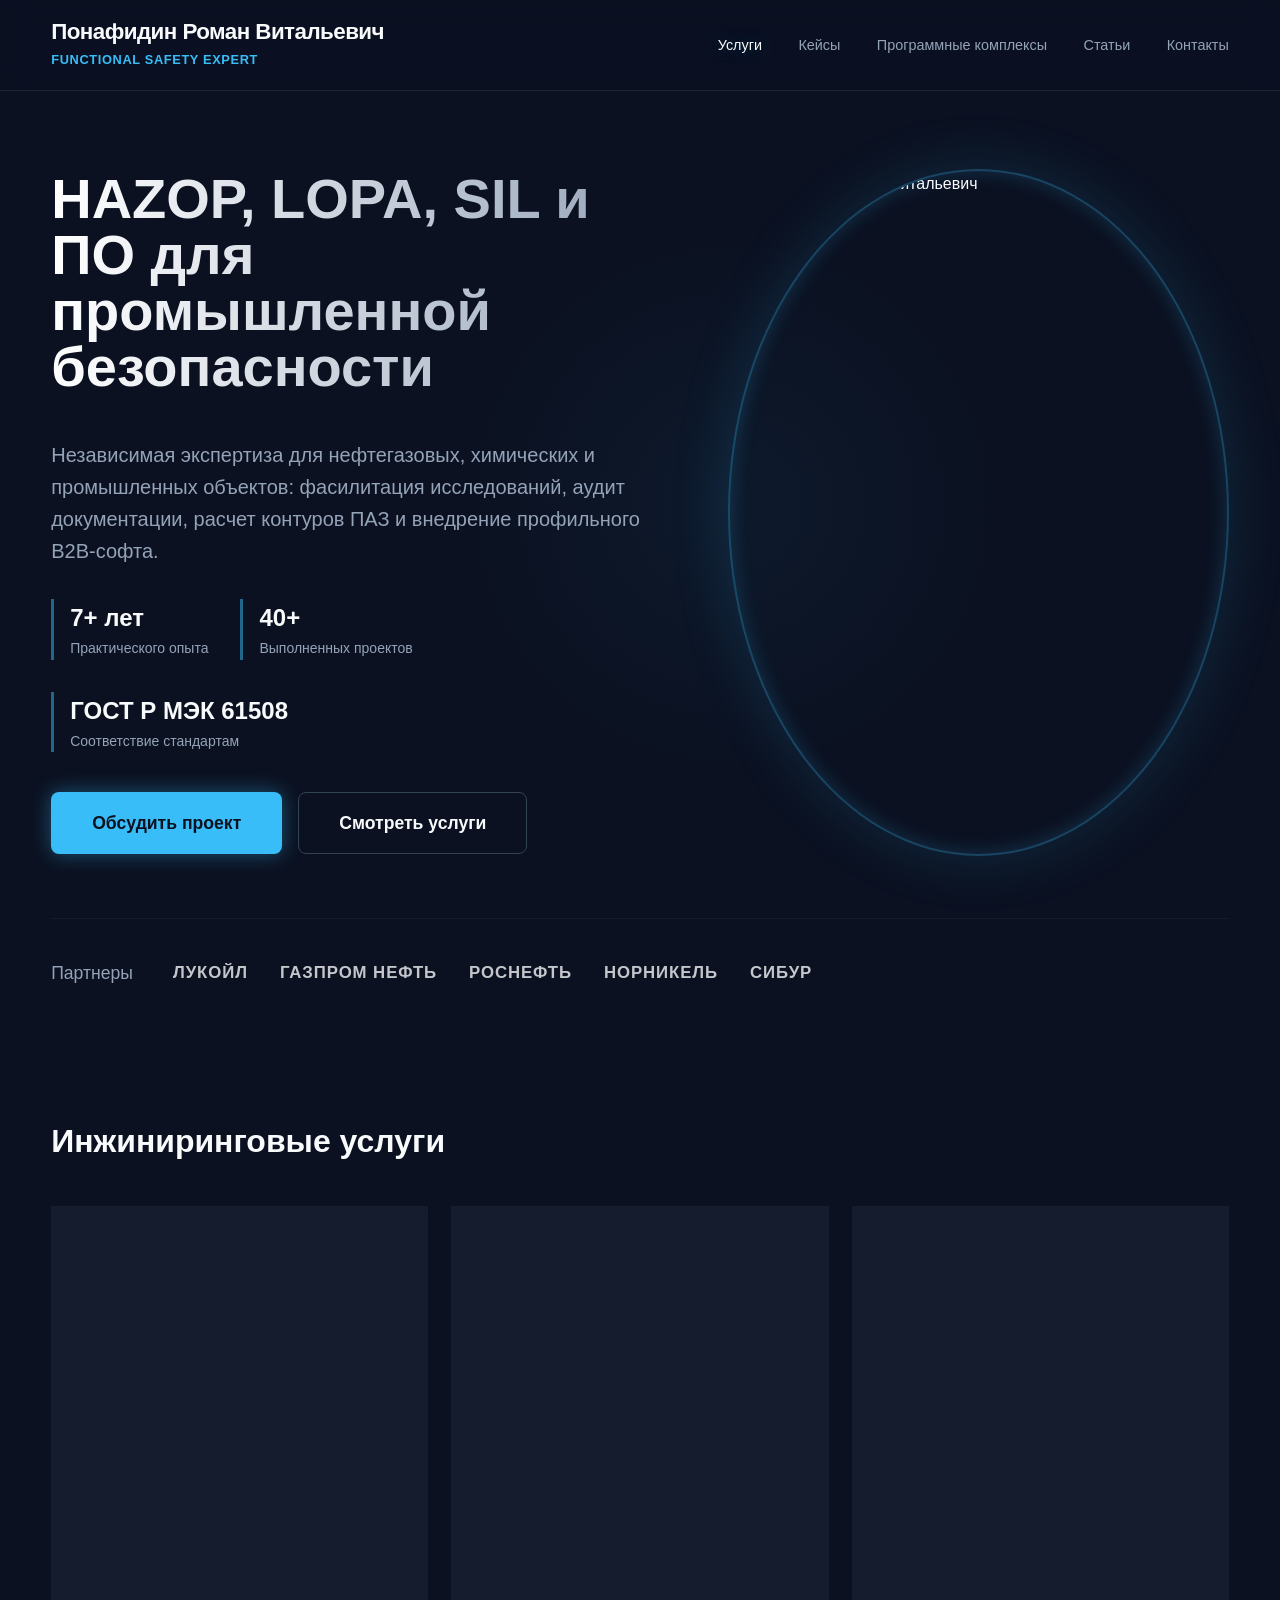
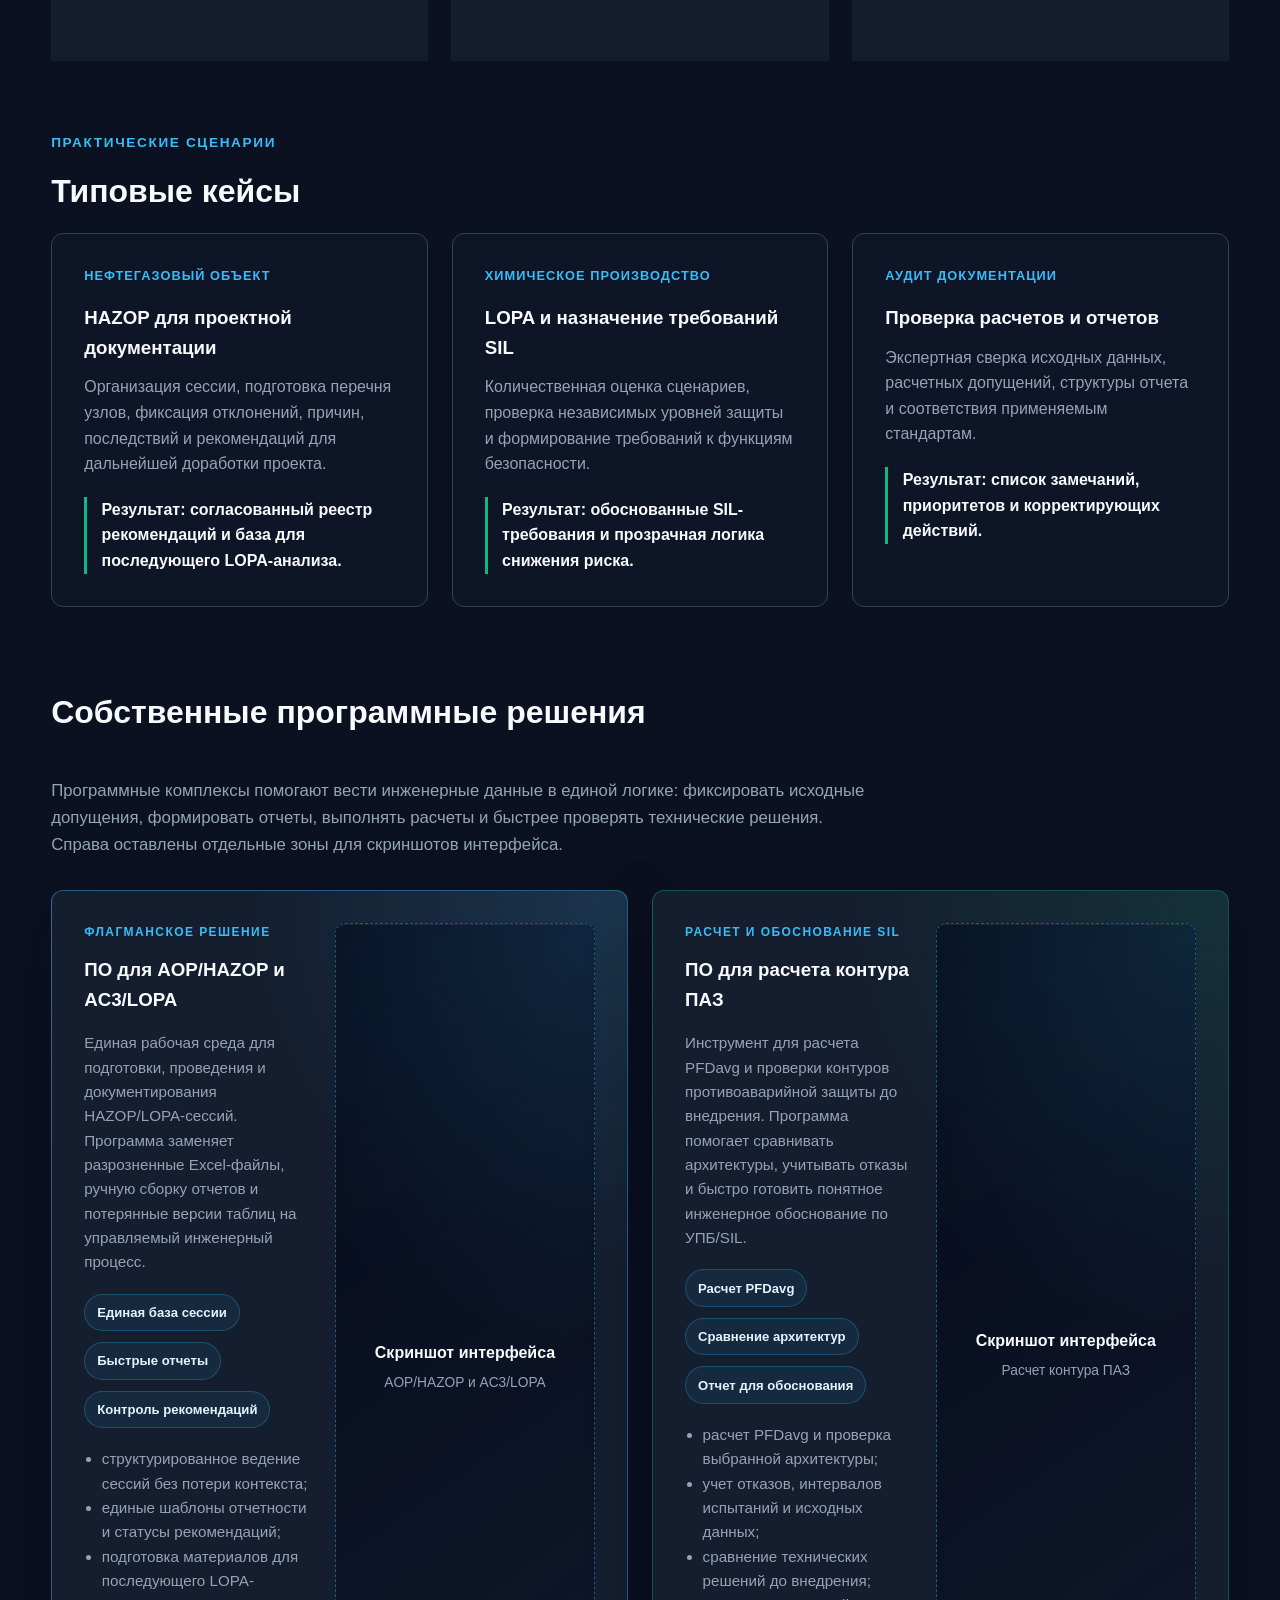
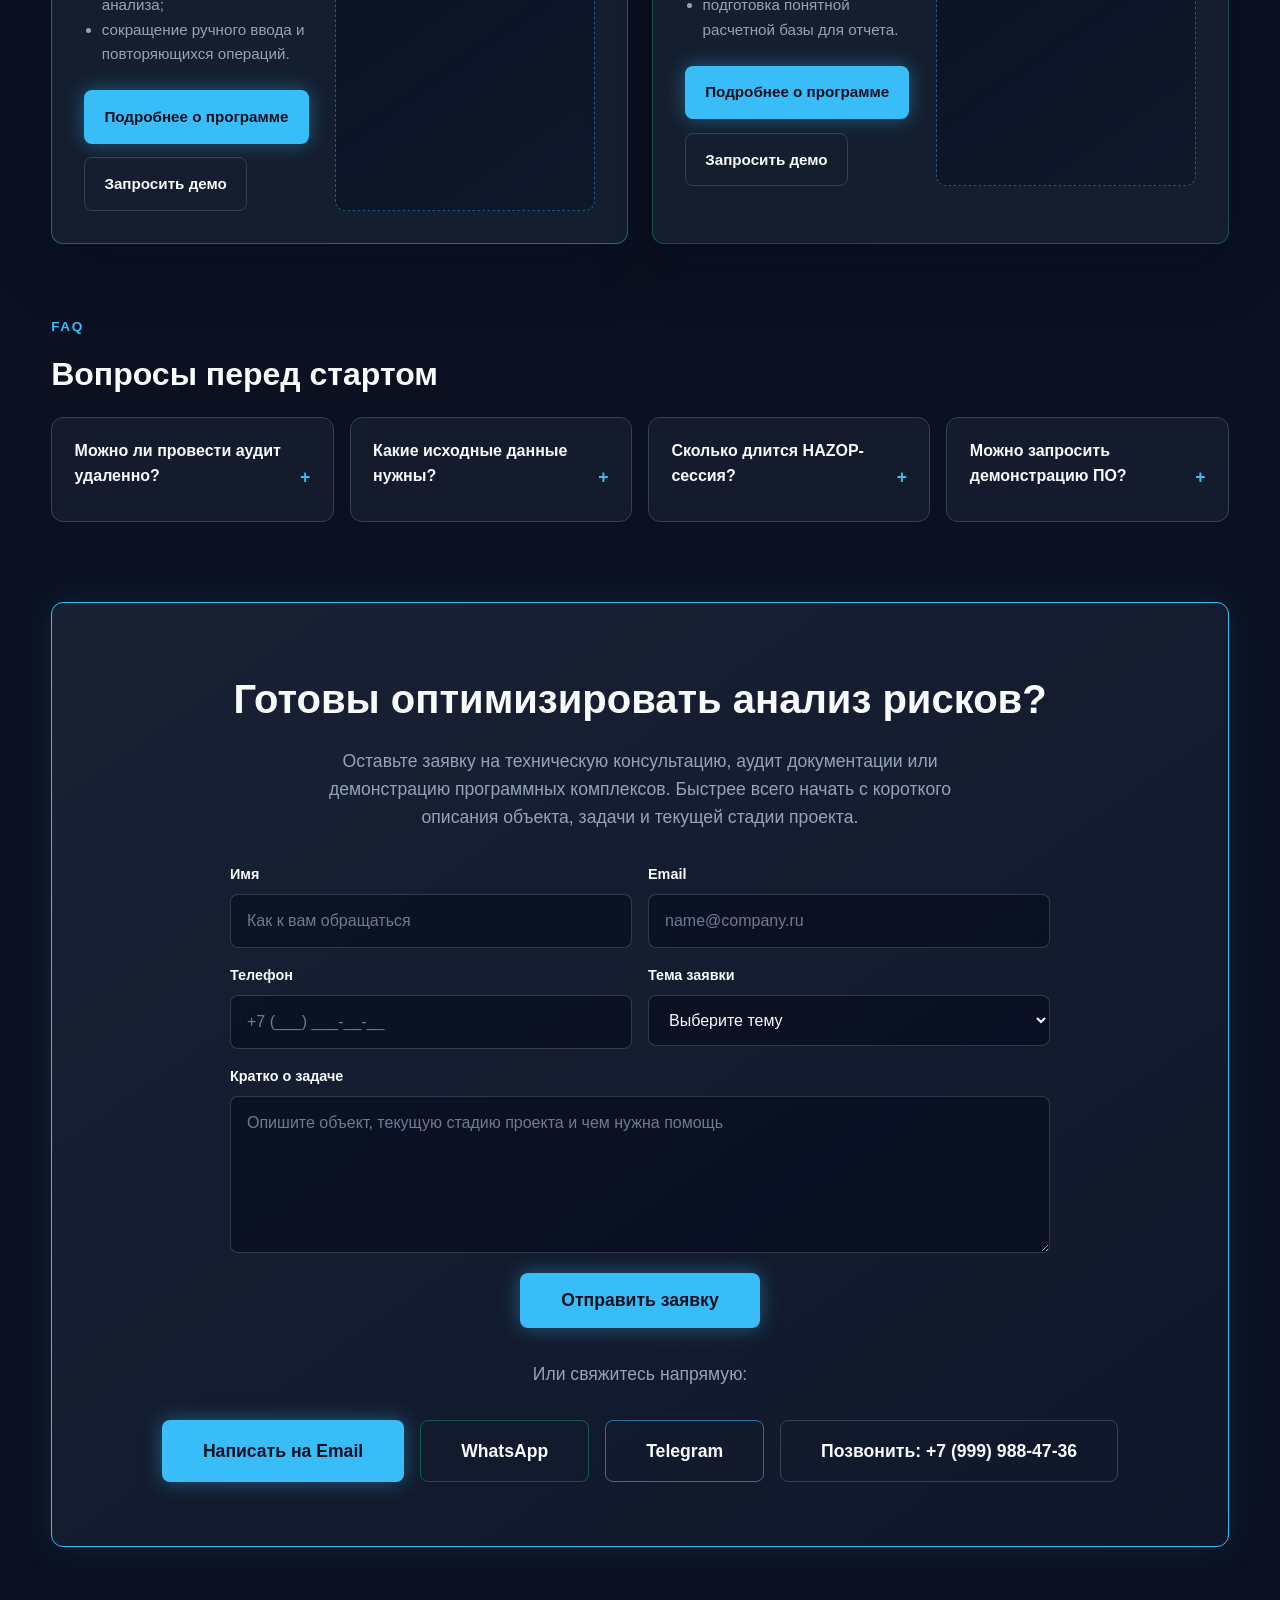
==== index.html @ 5a4dce03 "Add files via upload" ====
<!DOCTYPE html>
<html lang="ru">
<head>
    <meta charset="UTF-8">
    <meta name="viewport" content="width=device-width, initial-scale=1.0">
    <meta name="description" content="Консалтинг по функциональной и промышленной безопасности: HAZOP, HAZID, LOPA, SIL, аудит документации, обучение и ПО для расчета контуров ПАЗ.">
    <meta name="keywords" content="HAZOP, HAZID, LOPA, SIL, функциональная безопасность, промышленная безопасность, расчет SIL, аудит HAZOP, расчет ПАЗ">
    <title>Понафидин Роман Витальевич | Консалтинг и ПО для промышленной безопасности</title>
    <link rel="stylesheet" href="css/styles.css">
</head>
<body>

    <header>
        <div class="container header-content">
            <div class="header-branding">
                <a href="#" class="header-logo">Понафидин Роман Витальевич</a>
                <p class="header-subtitle">Functional Safety Expert</p>
            </div>
            <nav class="header-nav" aria-label="Основная навигация">
                <a href="#services">Услуги</a>
                <a href="#cases">Кейсы</a>
                <a href="#software">Программные комплексы</a>
                <a href="articles.html">Статьи</a>
                <a href="#contact">Контакты</a>
            </nav>
        </div>
    </header>

    <main class="container">
        
        <section class="hero">
            <div class="hero-layout">
                <div class="hero-text">
                    <h1>HAZOP, LOPA, SIL и ПО для промышленной безопасности</h1>
                    <p>Независимая экспертиза для нефтегазовых, химических и промышленных объектов: фасилитация исследований, аудит документации, расчет контуров ПАЗ и внедрение профильного B2B-софта.</p>
                    
                    <div class="metrics">
                        <div class="metric-item">
                            <div class="metric-number">7+ лет</div>
                            <div class="metric-label">Практического опыта</div>
                        </div>
                        <div class="metric-item">
                            <div class="metric-number">40+</div>
                            <div class="metric-label">Выполненных проектов</div>
                        </div>
                        <div class="metric-item">
                            <div class="metric-number">ГОСТ Р МЭК 61508</div>
                            <div class="metric-label">Соответствие стандартам</div>
                        </div>
                    </div>

                    <div class="hero-buttons">
                        <a href="#contact" class="btn btn-glow">Обсудить проект</a>
                        <a href="#services" class="btn btn-outline">Смотреть услуги</a>
                    </div>
                </div>
                
                <div class="hero-portrait-container">
                    <div class="portrait-frame">
                        <img src="https://i.postimg.cc/TPs8cySx/20250711-1110-Portret-dla-sajta-remix-01jzw8fsv9f9a8n475agszd3wz.png" alt="Понафидин Роман Витальевич" class="portrait-image">
                    </div>
                </div>
            </div>

            <div class="partners-section">
                <span class="partners-label">Партнеры</span>
                <div class="partner-logos">
                    <a href="https://lukoil.ru/" target="_blank" rel="noopener nofollow" class="partner-link" title="ЛУКОЙЛ">
                        <span class="partner-name">ЛУКОЙЛ</span>
                    </a>
                    <a href="https://www.gazprom-neft.ru/" target="_blank" rel="noopener nofollow" class="partner-link" title="Газпром Нефть">
                        <span class="partner-name">Газпром Нефть</span>
                    </a>
                    <a href="https://www.rosneft.ru/" target="_blank" rel="noopener nofollow" class="partner-link" title="Роснефть">
                        <span class="partner-name">Роснефть</span>
                    </a>
                    <a href="https://www.nornickel.ru/" target="_blank" rel="noopener nofollow" class="partner-link" title="Норникель">
                        <span class="partner-name">Норникель</span>
                    </a>
                    <a href="https://www.sibur.ru/" target="_blank" rel="noopener nofollow" class="partner-link" title="СИБУР">
                        <span class="partner-name">СИБУР</span>
                    </a>
                </div>
            </div>
            
        </section>

        <h2 id="services" class="section-title">Инжиниринговые услуги</h2>
        <div class="grid">
            <div class="card">
                <h3>Фасилитация сессий HAZOP/HAZID</h3>
                <p>Профессиональное проведение исследований опасностей и работоспособности систем.</p>
                <ul>
                    <li>Разделение систем на узлы.</li>
                    <li>Координация рабочих групп.</li>
                    <li>Подготовка итоговой отчетности.</li>
                </ul>
            </div>
            <div class="card">
                <h3>Анализ LOPA и верификация SIL</h3>
                <p>Количественная оценка рисков и расчет параметров надежности ПАЗ.</p>
                <ul>
                    <li>Расчет PFDavg.</li>
                    <li>Разработка спецификаций требований безопасности (SRS).</li>
                    <li>Моделирование FTA / ETA.</li>
                </ul>
            </div>
            <div class="card">
                <h3>Аудит и обучение персонала</h3>
                <p>Повышение квалификации вашей команды и независимая проверка документации.</p>
                <ul>
                    <li>Аудит сторонних отчетов HAZOP/LOPA.</li>
                    <li>Обучающий курс по методологиям HAZID/HAZOP.</li>
                    <li>Обучающий курс: Назначение и верификация УПБ/SIL.</li>
                    <li>Обучающий курс по стандартам СТО ИНТИ.</li>
                </ul>
            </div>
        </div>

        <p class="section-kicker">Практические сценарии</p>
        <h2 id="cases" class="section-title">Типовые кейсы</h2>
        <div class="case-grid">
            <article class="case-card">
                <div class="case-meta">Нефтегазовый объект</div>
                <h3>HAZOP для проектной документации</h3>
                <p>Организация сессии, подготовка перечня узлов, фиксация отклонений, причин, последствий и рекомендаций для дальнейшей доработки проекта.</p>
                <div class="case-result">Результат: согласованный реестр рекомендаций и база для последующего LOPA-анализа.</div>
            </article>
            <article class="case-card">
                <div class="case-meta">Химическое производство</div>
                <h3>LOPA и назначение требований SIL</h3>
                <p>Количественная оценка сценариев, проверка независимых уровней защиты и формирование требований к функциям безопасности.</p>
                <div class="case-result">Результат: обоснованные SIL-требования и прозрачная логика снижения риска.</div>
            </article>
            <article class="case-card">
                <div class="case-meta">Аудит документации</div>
                <h3>Проверка расчетов и отчетов</h3>
                <p>Экспертная сверка исходных данных, расчетных допущений, структуры отчета и соответствия применяемым стандартам.</p>
                <div class="case-result">Результат: список замечаний, приоритетов и корректирующих действий.</div>
            </article>
        </div>

        <h2 id="software" class="section-title">Собственные программные решения</h2>
        <p class="section-intro">Программные комплексы помогают вести инженерные данные в единой логике: фиксировать исходные допущения, формировать отчеты, выполнять расчеты и быстрее проверять технические решения. Справа оставлены отдельные зоны для скриншотов интерфейса.</p>
        <div class="software-grid">
            <article class="software-card software-card-featured">
                <div class="software-layout">
                    <div class="software-copy">
                        <div class="software-tagline">Флагманское решение</div>
                        <h3>ПО для AOP/HAZOP и AC3/LOPA</h3>
                        <p>Единая рабочая среда для подготовки, проведения и документирования HAZOP/LOPA-сессий. Программа заменяет разрозненные Excel-файлы, ручную сборку отчетов и потерянные версии таблиц на управляемый инженерный процесс.</p>
                        <div class="software-highlights" aria-label="Ключевые преимущества программы">
                            <span>Единая база сессии</span>
                            <span>Быстрые отчеты</span>
                            <span>Контроль рекомендаций</span>
                        </div>
                        <ul>
                            <li>структурированное ведение сессий без потери контекста;</li>
                            <li>единые шаблоны отчетности и статусы рекомендаций;</li>
                            <li>подготовка материалов для последующего LOPA-анализа;</li>
                            <li>сокращение ручного ввода и повторяющихся операций.</li>
                        </ul>
                        <div class="software-actions">
                            <a href="aop-hazop-ac3-lopa.html" class="btn btn-glow">Подробнее о программе</a>
                            <a href="mailto:rammanius@gmail.com?subject=Демо%20AOP%2FHAZOP%20и%20AC3%2FLOPA" class="btn btn-outline">Запросить демо</a>
                        </div>
                    </div>
                    <div class="software-visual">
                        <div class="screenshot-placeholder">
                            <!-- Замените блок ниже на: <img src="ССЫЛКА_НА_СКРИНШОТ" alt="Скриншот ПО для AOP/HAZOP и AC3/LOPA"> -->
                            <div class="screenshot-note">
                                <strong>Скриншот интерфейса</strong>
                                <span>AOP/HAZOP и AC3/LOPA</span>
                            </div>
                        </div>
                    </div>
                </div>
            </article>
            <article class="software-card software-card-precision">
                <div class="software-layout">
                    <div class="software-copy">
                        <div class="software-tagline">Расчет и обоснование SIL</div>
                        <h3>ПО для расчета контура ПАЗ</h3>
                        <p>Инструмент для расчета PFDavg и проверки контуров противоаварийной защиты до внедрения. Программа помогает сравнивать архитектуры, учитывать отказы и быстро готовить понятное инженерное обоснование по УПБ/SIL.</p>
                        <div class="software-highlights" aria-label="Ключевые преимущества программы">
                            <span>Расчет PFDavg</span>
                            <span>Сравнение архитектур</span>
                            <span>Отчет для обоснования</span>
                        </div>
                        <ul>
                            <li>расчет PFDavg и проверка выбранной архитектуры;</li>
                            <li>учет отказов, интервалов испытаний и исходных данных;</li>
                            <li>сравнение технических решений до внедрения;</li>
                            <li>подготовка понятной расчетной базы для отчета.</li>
                        </ul>
                        <div class="software-actions">
                            <a href="paz-contour-calculation.html" class="btn btn-glow">Подробнее о программе</a>
                            <a href="mailto:rammanius@gmail.com?subject=Демо%20ПО%20для%20расчета%20контура%20ПАЗ" class="btn btn-outline">Запросить демо</a>
                        </div>
                    </div>
                    <div class="software-visual">
                        <div class="screenshot-placeholder">
                            <!-- Замените блок ниже на: <img src="ССЫЛКА_НА_СКРИНШОТ" alt="Скриншот ПО для расчета контура ПАЗ"> -->
                            <div class="screenshot-note">
                                <strong>Скриншот интерфейса</strong>
                                <span>Расчет контура ПАЗ</span>
                            </div>
                        </div>
                    </div>
                </div>
            </article>
        </div>

        <p class="section-kicker">FAQ</p>
        <h2 id="faq" class="section-title">Вопросы перед стартом</h2>
        <div class="faq-grid">
            <details class="faq-item">
                <summary>Можно ли провести аудит удаленно?</summary>
                <p>Да, если доступны исходные документы, расчетные файлы и контекст проектных решений. Очные сессии полезны для сложных HAZOP-обсуждений, но аудит и предварительный разбор часто выполняются дистанционно.</p>
            </details>
            <details class="faq-item">
                <summary>Какие исходные данные нужны?</summary>
                <p>Обычно требуются P&ID, описание процесса, перечень защит, данные по оборудованию, ранее подготовленные отчеты и требования к итоговому формату документации.</p>
            </details>
            <details class="faq-item">
                <summary>Сколько длится HAZOP-сессия?</summary>
                <p>Срок зависит от количества узлов, глубины проработки и готовности исходных данных. Для оценки длительности достаточно предварительно посмотреть состав системы и границы анализа.</p>
            </details>
            <details class="faq-item">
                <summary>Можно запросить демонстрацию ПО?</summary>
                <p>Да, демонстрацию можно провести отдельно или в составе консультации: показать сценарий расчета, структуру отчета и логику работы с данными проекта.</p>
            </details>
        </div>

        <div id="contact" class="cta-section">
            <h2>Готовы оптимизировать анализ рисков?</h2>
            <p>Оставьте заявку на техническую консультацию, аудит документации или демонстрацию программных комплексов. Быстрее всего начать с короткого описания объекта, задачи и текущей стадии проекта.</p>
            <form class="contact-form" data-google-sheets-form>
                <input type="hidden" name="source" value="site_contact">

                <div class="form-row">
                    <div class="form-field">
                        <label for="contact-name">Имя</label>
                        <input type="text" id="contact-name" name="name" autocomplete="name" placeholder="Как к вам обращаться" required>
                    </div>
                    <div class="form-field">
                        <label for="contact-email">Email</label>
                        <input type="email" id="contact-email" name="email" autocomplete="email" placeholder="name@company.ru" required>
                    </div>
                </div>

                <div class="form-row">
                    <div class="form-field">
                        <label for="contact-phone">Телефон</label>
                        <input type="tel" id="contact-phone" name="phone" autocomplete="tel" placeholder="+7 (___) ___-__-__">
                    </div>
                    <div class="form-field">
                        <label for="contact-request-type">Тема заявки</label>
                        <select id="contact-request-type" name="request_type" required>
                            <option value="">Выберите тему</option>
                            <option value="Техническая консультация">Техническая консультация</option>
                            <option value="Аудит документации">Аудит документации</option>
                            <option value="Демонстрация ПО">Демонстрация ПО</option>
                            <option value="Обучение">Обучение</option>
                        </select>
                    </div>
                </div>

                <div class="form-field">
                    <label for="contact-message">Кратко о задаче</label>
                    <textarea id="contact-message" name="message" rows="5" placeholder="Опишите объект, текущую стадию проекта и чем нужна помощь" required></textarea>
                </div>

                <button type="submit" class="btn btn-glow">Отправить заявку</button>
                <p class="contact-form-status" data-form-status aria-live="polite"></p>
            </form>
            <p class="contact-direct-label">Или свяжитесь напрямую:</p>
            <div class="contact-actions">
                <a href="mailto:rammanius@gmail.com" class="btn btn-glow">Написать на Email</a>
                <a href="https://wa.me/79999884736" target="_blank" rel="noopener nofollow" class="btn btn-outline btn-messenger">WhatsApp</a>
                <a href="https://t.me/rammanius" target="_blank" rel="noopener nofollow" class="btn btn-outline btn-telegram">Telegram</a>
                <a href="tel:+79999884736" class="btn btn-outline">Позвонить: +7 (999) 988-47-36</a>
            </div>
        </div>

    </main>

    <script src="js/main.js" defer></script>
</body>
</html>
---- css/styles.css ----
:root {
    --bg-main: #0b1121;
    --bg-card: #1e293b;
    --text-main: #f8fafc;
    --text-muted: #94a3b8;
    --accent: #38bdf8;
    --accent-hover: #0284c7;
    --border: #334155;
    --success: #10b981;
    --warning: #f59e0b;
    --panel: rgba(15, 23, 42, 0.72);
}

body {
    font-family: -apple-system, BlinkMacSystemFont, "Segoe UI", Roboto, "Helvetica Neue", Arial, sans-serif;
    line-height: 1.6;
    color: var(--text-main);
    background-color: var(--bg-main);
    margin: 0;
    padding: 0;
    /* Плавная прокрутка для поддерживающих браузеров */
    scroll-behavior: smooth; 
}

header {
    position: sticky;
    top: 0;
    z-index: 100;
    background: rgba(11, 17, 33, 0.85);
    backdrop-filter: blur(12px);
    -webkit-backdrop-filter: blur(12px);
    border-bottom: 1px solid rgba(51, 65, 85, 0.5);
    padding: 1.2rem 0;
}

.container {
    width: 100%;
    max-width: 1440px; 
    margin: 0 auto;
    padding: 0 4vw; 
    box-sizing: border-box;
}

.header-content {
    display: flex;
    justify-content: space-between;
    align-items: center;
}

.header-branding {
    display: flex;
    flex-direction: column;
}

.header-logo {
    font-size: 1.4rem;
    font-weight: 700;
    color: var(--text-main);
    text-decoration: none;
    letter-spacing: -0.025em;
    line-height: 1.2;
}

.header-subtitle {
    margin: 0;
    font-size: 0.8rem;
    color: var(--accent);
    font-weight: 600;
    letter-spacing: 0.05em;
    text-transform: uppercase;
    margin-top: 0.25rem;
}

.header-nav a {
    color: var(--text-muted);
    text-decoration: none;
    margin-left: 2rem;
    font-size: 0.9rem;
    font-weight: 500;
    transition: color 0.2s;
    cursor: pointer;
}

.header-nav a:hover {
    color: var(--accent);
}

.header-nav a.active {
    color: var(--text-main);
    text-shadow: 0 0 18px rgba(56, 189, 248, 0.35);
}

.hero {
    padding: 5rem 0 3rem;
    position: relative;
}

.hero::before {
    content: '';
    position: absolute;
    top: 10%;
    right: 15%;
    width: 50vw;
    height: 50vw;
    max-width: 800px;
    max-height: 800px;
    background: radial-gradient(circle, rgba(56, 189, 248, 0.05) 0%, transparent 60%);
    z-index: -1;
    border-radius: 50%;
}

.hero-layout {
    display: flex;
    gap: 4rem;
    align-items: stretch;
}

.hero-text {
    flex: 1 1 55%;
    display: flex;
    flex-direction: column;
    justify-content: space-between;
}

.hero h1 {
    font-size: 3.5rem;
    line-height: 1;
    margin: 0 0 1.5rem 0;
    font-weight: 800;
    background: linear-gradient(to right, #ffffff, #94a3b8);
    -webkit-background-clip: text;
    -webkit-text-fill-color: transparent;
}

.hero p {
    font-size: 1.25rem;
    color: var(--text-muted);
    margin-bottom: 2rem;
}

.metrics {
    display: flex;
    gap: 2rem;
    margin-bottom: 2.5rem;
    flex-wrap: wrap;
}

.metric-item {
    border-left: 3px solid rgba(56, 189, 248, 0.5);
    padding-left: 1rem;
}

.metric-number {
    font-size: 1.5rem;
    font-weight: 700;
    color: var(--text-main);
}

.metric-label {
    font-size: 0.875rem;
    color: var(--text-muted);
}

.hero-buttons {
    display: flex;
    gap: 1rem;
    margin-bottom: 0;
}

.hero-portrait-container {
    flex: 1 1 45%;
    display: flex;
    align-items: center;
    justify-content: center;
    position: relative;
}

.portrait-frame {
    height: 100%;
    aspect-ratio: 1 / 1;
    border-radius: 50%;
    overflow: hidden;
    border: 2px solid rgba(56, 189, 248, 0.3);
    box-shadow: 0 0 60px rgba(56, 189, 248, 0.15), inset 0 0 20px rgba(56, 189, 248, 0.2);
    transition: transform 0.3s ease, box-shadow 0.3s ease;
    position: relative;
}

.portrait-frame:hover {
    box-shadow: 0 0 80px rgba(56, 189, 248, 0.25), inset 0 0 30px rgba(56, 189, 248, 0.3);
}

.portrait-image {
    width: 100%;
    height: 100%;
    object-fit: cover;
    object-position: center;
}

.partners-section {
    display: flex;
    align-items: center;
    gap: 2.5rem;
    margin-top: 4rem;
    padding-top: 2.5rem;
    border-top: 1px solid rgba(255, 255, 255, 0.05);
}

.partners-label {
    color: var(--text-muted);
    font-size: 1.1rem;
    font-weight: 500;
}

.partner-logos {
    display: flex;
    gap: 2rem;
    align-items: center;
    flex-wrap: wrap;
}

.partner-link {
    display: inline-flex;
    align-items: center;
    justify-content: center;
    padding: 0.25rem 0;
    transition: all 0.3s ease;
    text-decoration: none;
    color: rgba(248, 250, 252, 0.78);
}

.partner-name {
    font-size: 1.05rem;
    font-weight: 800;
    line-height: 1.2;
    letter-spacing: 0.055em;
    text-align: center;
    text-transform: uppercase;
}

.partner-link:hover {
    color: var(--accent);
    text-shadow: 0 0 18px rgba(56, 189, 248, 0.55);
    transform: translateY(-1px);
}

.btn {
    display: inline-flex;
    align-items: center;
    justify-content: center;
    background: var(--accent);
    color: var(--bg-main);
    padding: 1rem 2.5rem;
    border-radius: 8px;
    text-decoration: none;
    font-weight: 600;
    font-size: 1.1rem;
    transition: all 0.2s ease;
    border: 1px solid transparent;
    cursor: pointer;
}

.btn-glow {
    box-shadow: 0 0 20px rgba(56, 189, 248, 0.4);
}

.btn-glow:hover {
    background: var(--accent-hover);
    box-shadow: 0 0 30px rgba(56, 189, 248, 0.6);
    transform: translateY(-2px);
}

.btn-outline {
    background: transparent;
    color: var(--text-main);
    border: 1px solid var(--border);
}

.btn-outline:hover {
    background: rgba(255, 255, 255, 0.05);
    border-color: var(--text-muted);
    transform: translateY(-2px);
}

.section-title {
    font-size: 2rem;
    font-weight: 700;
    margin: 5rem 0 2.5rem;
    scroll-margin-top: 100px; /* Отступ сверху при прокрутке, чтобы шапка не перекрывала заголовок */
}

.section-kicker {
    color: var(--accent);
    font-size: 0.85rem;
    font-weight: 700;
    letter-spacing: 0.12em;
    margin: 4.5rem 0 0.75rem;
    text-transform: uppercase;
}

.section-kicker + .section-title {
    margin-top: 0;
    margin-bottom: 1rem;
}

.section-intro {
    color: var(--text-muted);
    font-size: 1.05rem;
    max-width: 820px;
    margin: 0 0 2rem;
}

.grid {
    display: grid;
    grid-template-columns: repeat(auto-fit, minmax(300px, 1fr));
    gap: 1.5rem;
}

.card {
    background: rgba(30, 41, 59, 0.5);
    border: 1px solid var(--border);
    border-radius: 12px;
    padding: 2.5rem;
    transition: all 0.3s ease;
    position: relative;
    overflow: hidden;
    backdrop-filter: blur(10px);
}

.card::before {
    content: '';
    position: absolute;
    top: 0;
    left: 0;
    width: 100%;
    height: 4px;
    background: var(--border);
    transition: background 0.3s ease;
}

.card:hover::before {
    background: var(--accent);
}

.card h3 {
    margin: 0 0 1rem 0;
    font-size: 1.25rem;
    color: #fff;
}

.card p {
    color: var(--text-muted);
    font-size: 0.95rem;
    margin-bottom: 1.5rem;
}

.card ul {
    padding-left: 1.2rem;
    color: var(--text-muted);
    font-size: 0.95rem;
    margin: 0;
}

.card li {
    margin-bottom: 0.5rem;
}

.case-card h3,
.faq-item summary {
    color: var(--text-main);
    margin: 0 0 0.75rem;
}

.case-card p,
.faq-item p {
    color: var(--text-muted);
    margin: 0;
}

.case-grid {
    display: grid;
    grid-template-columns: repeat(auto-fit, minmax(280px, 1fr));
    gap: 1.5rem;
}

.case-card {
    background: var(--panel);
    border: 1px solid var(--border);
    border-radius: 12px;
    padding: 2rem;
    transition: all 0.3s ease;
}

.case-card:hover {
    border-color: rgba(56, 189, 248, 0.5);
    transform: translateY(-3px);
}

.case-meta {
    color: var(--accent);
    font-size: 0.8rem;
    font-weight: 800;
    letter-spacing: 0.08em;
    margin-bottom: 1rem;
    text-transform: uppercase;
}

.case-result {
    border-left: 3px solid var(--success);
    color: var(--text-main);
    font-weight: 700;
    margin-top: 1.25rem;
    padding-left: 0.9rem;
}

.software-grid {
    display: grid;
    grid-template-columns: repeat(auto-fit, minmax(420px, 1fr));
    gap: 1.5rem;
}

.software-card {
    background: rgba(30, 41, 59, 0.5);
    border: 1px solid var(--border);
    border-radius: 12px;
    overflow: hidden;
    transition: all 0.3s ease;
}

.software-card:hover {
    border-color: rgba(56, 189, 248, 0.5);
    box-shadow: 0 20px 48px rgba(2, 8, 23, 0.28);
}

.software-card-featured {
    background:
        radial-gradient(circle at top right, rgba(56, 189, 248, 0.15), transparent 34%),
        rgba(30, 41, 59, 0.56);
    border-color: rgba(56, 189, 248, 0.42);
    box-shadow: 0 22px 60px rgba(2, 8, 23, 0.32);
}

.software-card-precision {
    background:
        radial-gradient(circle at top right, rgba(16, 185, 129, 0.13), transparent 34%),
        rgba(30, 41, 59, 0.56);
    border-color: rgba(16, 185, 129, 0.34);
    box-shadow: 0 22px 60px rgba(2, 8, 23, 0.3);
}

.software-layout {
    display: grid;
    grid-template-columns: minmax(0, 1fr) minmax(260px, 0.85fr);
    gap: 1.5rem;
    padding: 2rem;
}

.software-tagline {
    color: var(--accent);
    font-size: 0.75rem;
    font-weight: 800;
    letter-spacing: 0.12em;
    margin-bottom: 0.8rem;
    text-transform: uppercase;
}

.software-copy h3 {
    margin: 0 0 1rem;
}

.software-copy p,
.software-copy li {
    color: var(--text-muted);
    font-size: 0.95rem;
}

.software-copy ul {
    margin: 1rem 0 0;
    padding-left: 1.1rem;
}

.software-highlights {
    display: flex;
    flex-wrap: wrap;
    gap: 0.7rem;
    margin: 1.2rem 0;
}

.software-highlights span {
    background: rgba(56, 189, 248, 0.08);
    border: 1px solid rgba(56, 189, 248, 0.26);
    border-radius: 999px;
    color: #dff6ff;
    font-size: 0.82rem;
    font-weight: 700;
    padding: 0.45rem 0.75rem;
}

.software-actions {
    display: flex;
    flex-wrap: wrap;
    gap: 0.85rem;
    margin-top: 1.5rem;
}

.software-actions .btn {
    font-size: 0.95rem;
    padding: 0.85rem 1.2rem;
}

.software-visual {
    align-self: stretch;
    display: flex;
    min-height: 260px;
}

.screenshot-placeholder {
    align-items: center;
    aspect-ratio: 16 / 10;
    background: linear-gradient(145deg, rgba(2, 6, 23, 0.76), rgba(15, 23, 42, 0.9));
    border: 1px dashed rgba(56, 189, 248, 0.42);
    border-radius: 10px;
    box-shadow: inset 0 1px 0 rgba(255, 255, 255, 0.06);
    display: flex;
    flex: 1;
    justify-content: center;
    overflow: hidden;
    padding: 1.25rem;
    position: relative;
    text-align: center;
}

.screenshot-placeholder::before {
    content: '';
    position: absolute;
    inset: 0;
    background: radial-gradient(circle at top right, rgba(56, 189, 248, 0.12), transparent 45%);
    pointer-events: none;
}

.screenshot-placeholder img {
    border-radius: 8px;
    display: block;
    height: 100%;
    object-fit: cover;
    position: relative;
    width: 100%;
    z-index: 1;
}

.screenshot-note {
    color: var(--text-muted);
    position: relative;
    z-index: 1;
}

.screenshot-note strong {
    color: var(--text-main);
    display: block;
    font-size: 1rem;
    margin-bottom: 0.35rem;
}

.screenshot-note span {
    display: block;
    font-size: 0.86rem;
}

.product-hero {
    padding: 5rem 0 4rem;
    position: relative;
}

.product-hero::before {
    background: radial-gradient(circle, rgba(16, 185, 129, 0.09), transparent 62%);
    border-radius: 50%;
    content: '';
    height: 42vw;
    max-height: 700px;
    max-width: 700px;
    position: absolute;
    right: 8%;
    top: 8%;
    width: 42vw;
    z-index: -1;
}

.product-hero-layout {
    align-items: center;
    display: grid;
    gap: 3rem;
    grid-template-columns: minmax(0, 0.92fr) minmax(420px, 1.08fr);
}

.product-eyebrow {
    color: var(--accent);
    font-size: 0.82rem;
    font-weight: 800;
    letter-spacing: 0.12em;
    margin: 0 0 1rem;
    text-transform: uppercase;
}

.product-hero h1 {
    background: linear-gradient(to right, #ffffff, #a7f3d0 45%, #7dd3fc);
    -webkit-background-clip: text;
    -webkit-text-fill-color: transparent;
    font-size: 3.45rem;
    font-weight: 800;
    line-height: 1;
    margin: 0 0 1.4rem;
}

.product-lead {
    color: #cbd5e1;
    font-size: 1.2rem;
    margin: 0 0 2rem;
    max-width: 760px;
}

.product-actions {
    display: flex;
    flex-wrap: wrap;
    gap: 1rem;
    margin-bottom: 2rem;
}

.product-proof {
    display: grid;
    gap: 1rem;
    grid-template-columns: repeat(3, minmax(0, 1fr));
}

.product-proof-item {
    background: rgba(15, 23, 42, 0.72);
    border: 1px solid rgba(56, 189, 248, 0.22);
    border-radius: 12px;
    padding: 1rem;
}

.product-proof-number {
    color: var(--text-main);
    display: block;
    font-size: 1.5rem;
    font-weight: 800;
    line-height: 1.1;
}

.product-proof-label {
    color: var(--text-muted);
    display: block;
    font-size: 0.84rem;
    margin-top: 0.3rem;
}

.product-mockup {
    background: linear-gradient(145deg, rgba(15, 23, 42, 0.95), rgba(2, 6, 23, 0.92));
    border: 1px solid rgba(56, 189, 248, 0.28);
    border-radius: 14px;
    box-shadow: 0 28px 80px rgba(2, 8, 23, 0.45), inset 0 1px 0 rgba(255, 255, 255, 0.08);
    overflow: hidden;
}

.mockup-header {
    align-items: center;
    background: rgba(15, 23, 42, 0.92);
    border-bottom: 1px solid rgba(148, 163, 184, 0.16);
    display: flex;
    gap: 0.55rem;
    padding: 0.9rem 1rem;
}

.mockup-dot {
    background: rgba(148, 163, 184, 0.45);
    border-radius: 50%;
    height: 0.62rem;
    width: 0.62rem;
}

.mockup-title {
    color: #dff6ff;
    font-size: 0.82rem;
    font-weight: 800;
    margin-left: 0.6rem;
    text-transform: uppercase;
}

.mockup-body {
    display: grid;
    grid-template-columns: 170px minmax(0, 1fr);
    min-height: 440px;
}

.mockup-sidebar {
    background: rgba(2, 6, 23, 0.58);
    border-right: 1px solid rgba(148, 163, 184, 0.12);
    padding: 1rem;
}

.mockup-tab {
    border-radius: 8px;
    color: var(--text-muted);
    font-size: 0.82rem;
    font-weight: 700;
    margin-bottom: 0.55rem;
    padding: 0.7rem 0.8rem;
}

.mockup-tab.active {
    background: rgba(56, 189, 248, 0.12);
    color: var(--text-main);
}

.mockup-workspace {
    padding: 1.2rem;
}

.mockup-toolbar {
    display: grid;
    gap: 0.8rem;
    grid-template-columns: 1fr 0.72fr 0.45fr;
    margin-bottom: 1rem;
}

.mockup-field {
    background: rgba(15, 23, 42, 0.92);
    border: 1px solid rgba(148, 163, 184, 0.17);
    border-radius: 8px;
    color: #cbd5e1;
    font-size: 0.8rem;
    padding: 0.7rem 0.8rem;
}

.mockup-table {
    border: 1px solid rgba(148, 163, 184, 0.15);
    border-radius: 10px;
    overflow: hidden;
}

.mockup-row {
    align-items: center;
    border-bottom: 1px solid rgba(148, 163, 184, 0.12);
    display: grid;
    gap: 0.9rem;
    grid-template-columns: 1fr 0.9fr 0.8fr 0.66fr;
    padding: 0.82rem 0.9rem;
}

.mockup-row:last-child {
    border-bottom: 0;
}

.mockup-row strong {
    color: var(--text-main);
    font-size: 0.86rem;
}

.mockup-row span {
    color: var(--text-muted);
    font-size: 0.78rem;
}

.risk-pill {
    border-radius: 999px;
    color: var(--bg-main);
    display: inline-flex;
    font-size: 0.74rem;
    font-weight: 800;
    justify-content: center;
    padding: 0.35rem 0.55rem;
}

.risk-high {
    background: #f59e0b;
}

.risk-ok {
    background: #34d399;
}

.mockup-footer {
    display: grid;
    gap: 0.8rem;
    grid-template-columns: repeat(3, 1fr);
    margin-top: 1rem;
}

.mockup-metric {
    background: rgba(56, 189, 248, 0.08);
    border: 1px solid rgba(56, 189, 248, 0.18);
    border-radius: 10px;
    padding: 0.9rem;
}

.mockup-metric strong {
    color: var(--text-main);
    display: block;
    font-size: 1.2rem;
}

.mockup-metric span {
    color: var(--text-muted);
    font-size: 0.74rem;
}

.product-section {
    margin-top: 5rem;
}

.product-section .section-title {
    margin-top: 0;
}

.product-grid,
.module-grid,
.outcome-grid {
    display: grid;
    gap: 1.2rem;
}

.product-grid {
    grid-template-columns: repeat(3, minmax(0, 1fr));
}

.module-grid {
    grid-template-columns: repeat(2, minmax(0, 1fr));
}

.outcome-grid {
    grid-template-columns: repeat(4, minmax(0, 1fr));
}

.product-value-card,
.module-card,
.outcome-card,
.purchase-card {
    background: rgba(30, 41, 59, 0.48);
    border: 1px solid var(--border);
    border-radius: 12px;
    padding: 1.6rem;
    transition: border-color 0.3s ease, transform 0.3s ease, box-shadow 0.3s ease;
}

.product-value-card:hover,
.module-card:hover,
.outcome-card:hover {
    border-color: rgba(56, 189, 248, 0.48);
    box-shadow: 0 18px 42px rgba(2, 8, 23, 0.22);
    transform: translateY(-3px);
}

.product-value-card h3,
.module-card h3,
.purchase-card h3 {
    margin: 0 0 0.8rem;
}

.product-value-card p,
.module-card p,
.purchase-card p,
.outcome-card p {
    color: var(--text-muted);
    margin: 0;
}

.module-meta {
    color: var(--accent);
    font-size: 0.76rem;
    font-weight: 800;
    letter-spacing: 0.1em;
    margin-bottom: 0.85rem;
    text-transform: uppercase;
}

.outcome-card strong {
    color: var(--text-main);
    display: block;
    font-size: 1.45rem;
    margin-bottom: 0.45rem;
}

.purchase-panel {
    align-items: center;
    background:
        linear-gradient(145deg, rgba(30, 41, 59, 0.72), rgba(15, 23, 42, 0.98)),
        radial-gradient(circle at top right, rgba(16, 185, 129, 0.18), transparent 42%);
    border: 1px solid rgba(56, 189, 248, 0.45);
    border-radius: 12px;
    display: grid;
    gap: 2rem;
    grid-template-columns: minmax(0, 1fr) minmax(320px, 0.55fr);
    margin: 5rem 0;
    padding: 3rem;
}

.purchase-panel h2 {
    font-size: 2.35rem;
    line-height: 1.08;
    margin: 0 0 1rem;
}

.purchase-panel p {
    color: var(--text-muted);
    font-size: 1.06rem;
    margin: 0;
}

.purchase-card {
    background: rgba(2, 6, 23, 0.42);
}

.purchase-list {
    color: var(--text-muted);
    margin: 1rem 0 1.5rem;
    padding-left: 1.1rem;
}

.purchase-list li {
    margin-bottom: 0.55rem;
}

.articles-hero {
    padding: 5rem 0 2.5rem;
    position: relative;
}

.articles-hero::before {
    background: radial-gradient(circle, rgba(56, 189, 248, 0.08), transparent 62%);
    border-radius: 50%;
    content: '';
    height: 42vw;
    max-height: 720px;
    max-width: 720px;
    position: absolute;
    right: 6%;
    top: 3%;
    width: 42vw;
    z-index: -1;
}

.articles-hero h1 {
    background: linear-gradient(to right, #ffffff, #c4f1ff 48%, #94a3b8);
    -webkit-background-clip: text;
    -webkit-text-fill-color: transparent;
    font-size: 3.5rem;
    font-weight: 800;
    line-height: 1;
    margin: 0 0 1.4rem;
    max-width: 980px;
}

.articles-lead {
    color: #cbd5e1;
    font-size: 1.18rem;
    margin: 0 0 2rem;
    max-width: 800px;
}

.article-filter-row {
    display: flex;
    flex-wrap: wrap;
    gap: 0.75rem;
}

.article-chip {
    background: rgba(56, 189, 248, 0.08);
    border: 1px solid rgba(56, 189, 248, 0.24);
    border-radius: 999px;
    color: #dff6ff;
    font-size: 0.86rem;
    font-weight: 700;
    padding: 0.55rem 0.85rem;
}

.featured-article {
    background:
        radial-gradient(circle at top right, rgba(16, 185, 129, 0.13), transparent 35%),
        rgba(30, 41, 59, 0.5);
    border: 1px solid rgba(56, 189, 248, 0.36);
    border-radius: 12px;
    display: grid;
    gap: 2rem;
    grid-template-columns: minmax(0, 1fr) minmax(300px, 0.52fr);
    padding: 2rem;
}

.article-meta {
    color: var(--accent);
    font-size: 0.78rem;
    font-weight: 800;
    letter-spacing: 0.1em;
    margin-bottom: 1rem;
    text-transform: uppercase;
}

.featured-article h2,
.article-card h3 {
    margin: 0 0 1rem;
}

.featured-article p,
.article-card p {
    color: var(--text-muted);
    margin: 0;
}

.article-preview-list {
    color: var(--text-muted);
    margin: 1.2rem 0 1.6rem;
    padding-left: 1.1rem;
}

.article-preview-list li {
    margin-bottom: 0.55rem;
}

.article-aside {
    background: rgba(2, 6, 23, 0.38);
    border: 1px solid rgba(148, 163, 184, 0.16);
    border-radius: 10px;
    padding: 1.5rem;
}

.article-aside strong {
    color: var(--text-main);
    display: block;
    font-size: 1.4rem;
    margin-bottom: 0.35rem;
}

.article-aside span {
    color: var(--text-muted);
    display: block;
    font-size: 0.92rem;
    margin-bottom: 1rem;
}

.articles-grid {
    display: grid;
    gap: 1.2rem;
    grid-template-columns: repeat(3, minmax(0, 1fr));
}

.article-card {
    background: rgba(30, 41, 59, 0.48);
    border: 1px solid var(--border);
    border-radius: 12px;
    display: flex;
    flex-direction: column;
    min-height: 280px;
    padding: 1.6rem;
    transition: border-color 0.3s ease, box-shadow 0.3s ease, transform 0.3s ease;
}

.article-card:hover {
    border-color: rgba(56, 189, 248, 0.48);
    box-shadow: 0 18px 42px rgba(2, 8, 23, 0.22);
    transform: translateY(-3px);
}

.article-card .btn {
    align-self: flex-start;
    font-size: 0.95rem;
    margin-top: auto;
    padding: 0.75rem 1.1rem;
}

.article-date {
    color: var(--text-muted);
    font-size: 0.82rem;
    margin-bottom: 0.7rem;
}

.faq-grid {
    display: grid;
    grid-template-columns: repeat(auto-fit, minmax(280px, 1fr));
    gap: 1rem;
}

.faq-item {
    background: rgba(30, 41, 59, 0.45);
    border: 1px solid var(--border);
    border-radius: 12px;
    padding: 1.25rem 1.4rem;
}

.faq-item summary {
    cursor: pointer;
    font-weight: 700;
    list-style: none;
}

.faq-item summary::-webkit-details-marker {
    display: none;
}

.faq-item summary::after {
    color: var(--accent);
    content: "+";
    float: right;
    font-size: 1.1rem;
    margin-left: 1rem;
}

.faq-item[open] summary::after {
    content: "−";
}

.faq-item p {
    padding-top: 0.9rem;
}

.contact-actions {
    display: flex;
    gap: 1rem;
    justify-content: center;
    flex-wrap: wrap;
}

.contact-form {
    display: grid;
    gap: 1rem;
    margin: 0 auto 2rem;
    max-width: 820px;
    text-align: left;
}

.form-row {
    display: grid;
    gap: 1rem;
    grid-template-columns: repeat(2, minmax(0, 1fr));
}

.form-field {
    display: flex;
    flex-direction: column;
    gap: 0.45rem;
}

.contact-form label {
    color: var(--text-main);
    font-size: 0.9rem;
    font-weight: 700;
}

.contact-form input,
.contact-form select,
.contact-form textarea {
    background: rgba(2, 6, 23, 0.45);
    border: 1px solid rgba(148, 163, 184, 0.28);
    border-radius: 8px;
    box-sizing: border-box;
    color: var(--text-main);
    font: inherit;
    min-height: 3.2rem;
    padding: 0.85rem 1rem;
    width: 100%;
}

.contact-form textarea {
    min-height: 9rem;
    resize: vertical;
}

.contact-form input::placeholder,
.contact-form textarea::placeholder {
    color: rgba(148, 163, 184, 0.72);
}

.contact-form input:focus,
.contact-form select:focus,
.contact-form textarea:focus {
    border-color: var(--accent);
    box-shadow: 0 0 0 3px rgba(56, 189, 248, 0.16);
    outline: none;
}

.contact-form .btn {
    justify-self: center;
    margin-top: 0.25rem;
}

.contact-form .btn:disabled {
    cursor: wait;
    opacity: 0.68;
}

.contact-form-status {
    border-radius: 8px;
    display: none;
    font-size: 0.95rem;
    margin: 0;
    padding: 0.85rem 1rem;
    text-align: center;
}

.contact-form-status.is-visible {
    display: block;
}

.contact-form-status.is-success {
    background: rgba(16, 185, 129, 0.12);
    border: 1px solid rgba(16, 185, 129, 0.38);
    color: #bbf7d0;
}

.contact-form-status.is-error {
    background: rgba(245, 158, 11, 0.12);
    border: 1px solid rgba(245, 158, 11, 0.38);
    color: #fde68a;
}

.contact-direct-label {
    font-size: 0.95rem;
    margin-bottom: 1rem;
}

.btn-messenger {
    border-color: rgba(16, 185, 129, 0.4);
}

.btn-telegram {
    border-color: rgba(56, 189, 248, 0.55);
}

.reveal {
    opacity: 0;
    transform: translateY(18px);
    transition: opacity 0.55s ease, transform 0.55s ease;
}

.reveal.is-visible {
    opacity: 1;
    transform: translateY(0);
}

.cta-section {
    background: linear-gradient(145deg, rgba(30, 41, 59, 0.7) 0%, rgba(15, 23, 42, 1) 100%);
    border: 1px solid var(--accent);
    border-radius: 12px;
    padding: 4rem;
    text-align: center;
    margin: 5rem 0;
    box-shadow: 0 0 40px rgba(56, 189, 248, 0.1);
    scroll-margin-top: 100px;
}

.cta-section h2 {
    font-size: 2.5rem;
    margin-top: 0;
    margin-bottom: 1rem;
}

.cta-section p {
    color: var(--text-muted);
    font-size: 1.1rem;
    max-width: 680px;
    margin: 0 auto 2rem;
}

@media (max-width: 1024px) {
    .hero-layout {
        flex-direction: column;
        gap: 3rem;
        align-items: center;
    }
    .product-hero-layout,
    .featured-article,
    .purchase-panel {
        grid-template-columns: 1fr;
    }
    .hero-text {
        text-align: center;
    }
    .product-hero-copy {
        text-align: center;
    }
    .metrics {
        justify-content: center;
    }
    .hero-buttons,
    .product-actions {
        justify-content: center;
    }
    .product-proof,
    .product-grid,
    .articles-grid,
    .outcome-grid {
        grid-template-columns: repeat(2, minmax(0, 1fr));
    }
    .portrait-frame {
        height: 400px;
        width: 400px;
    }
    .partners-section {
        flex-direction: column;
        gap: 1.5rem;
    }
    .partner-logos {
        justify-content: center;
    }
    .software-layout {
        grid-template-columns: 1fr;
    }
}

@media (max-width: 768px) {
    .hero h1,
    .product-hero h1,
    .articles-hero h1 {
        font-size: 2.5rem;
    }
    .header-content {
        flex-direction: column;
        align-items: flex-start;
        gap: 1rem;
    }
    .header-nav {
        display: flex;
        justify-content: flex-start;
        gap: 1.5rem;
        flex-wrap: wrap;
    }
    .header-nav a {
        margin-left: 0;
    }
    .portrait-frame {
        height: 300px;
        width: 300px;
    }
    .hero-buttons {
        flex-direction: column;
        width: 100%;
    }
    .product-actions,
    .software-actions {
        flex-direction: column;
    }
    .product-actions .btn,
    .software-actions .btn {
        width: 100%;
    }
    .section-title {
        font-size: 1.7rem;
        margin-top: 4rem;
    }
    .section-kicker {
        margin-top: 3.5rem;
    }
    .case-grid,
    .faq-grid,
    .software-grid,
    .product-proof,
    .product-grid,
    .module-grid,
    .articles-grid,
    .outcome-grid {
        grid-template-columns: 1fr;
    }
    .mockup-body {
        grid-template-columns: 1fr;
    }
    .mockup-sidebar {
        border-bottom: 1px solid rgba(148, 163, 184, 0.12);
        border-right: 0;
        display: grid;
        gap: 0.55rem;
        grid-template-columns: repeat(2, minmax(0, 1fr));
    }
    .mockup-tab {
        margin-bottom: 0;
    }
    .mockup-toolbar,
    .mockup-row,
    .mockup-footer {
        grid-template-columns: 1fr;
    }
    .software-grid {
        gap: 1rem;
    }
    .software-layout,
    .cta-section,
    .purchase-panel {
        padding: 1.5rem;
    }
    .cta-section {
        scroll-margin-top: 220px;
    }
    .purchase-panel h2 {
        font-size: 1.8rem;
    }
    .contact-actions {
        flex-direction: column;
    }
    .form-row {
        grid-template-columns: 1fr;
    }
    .contact-form .btn {
        width: 100%;
    }
}
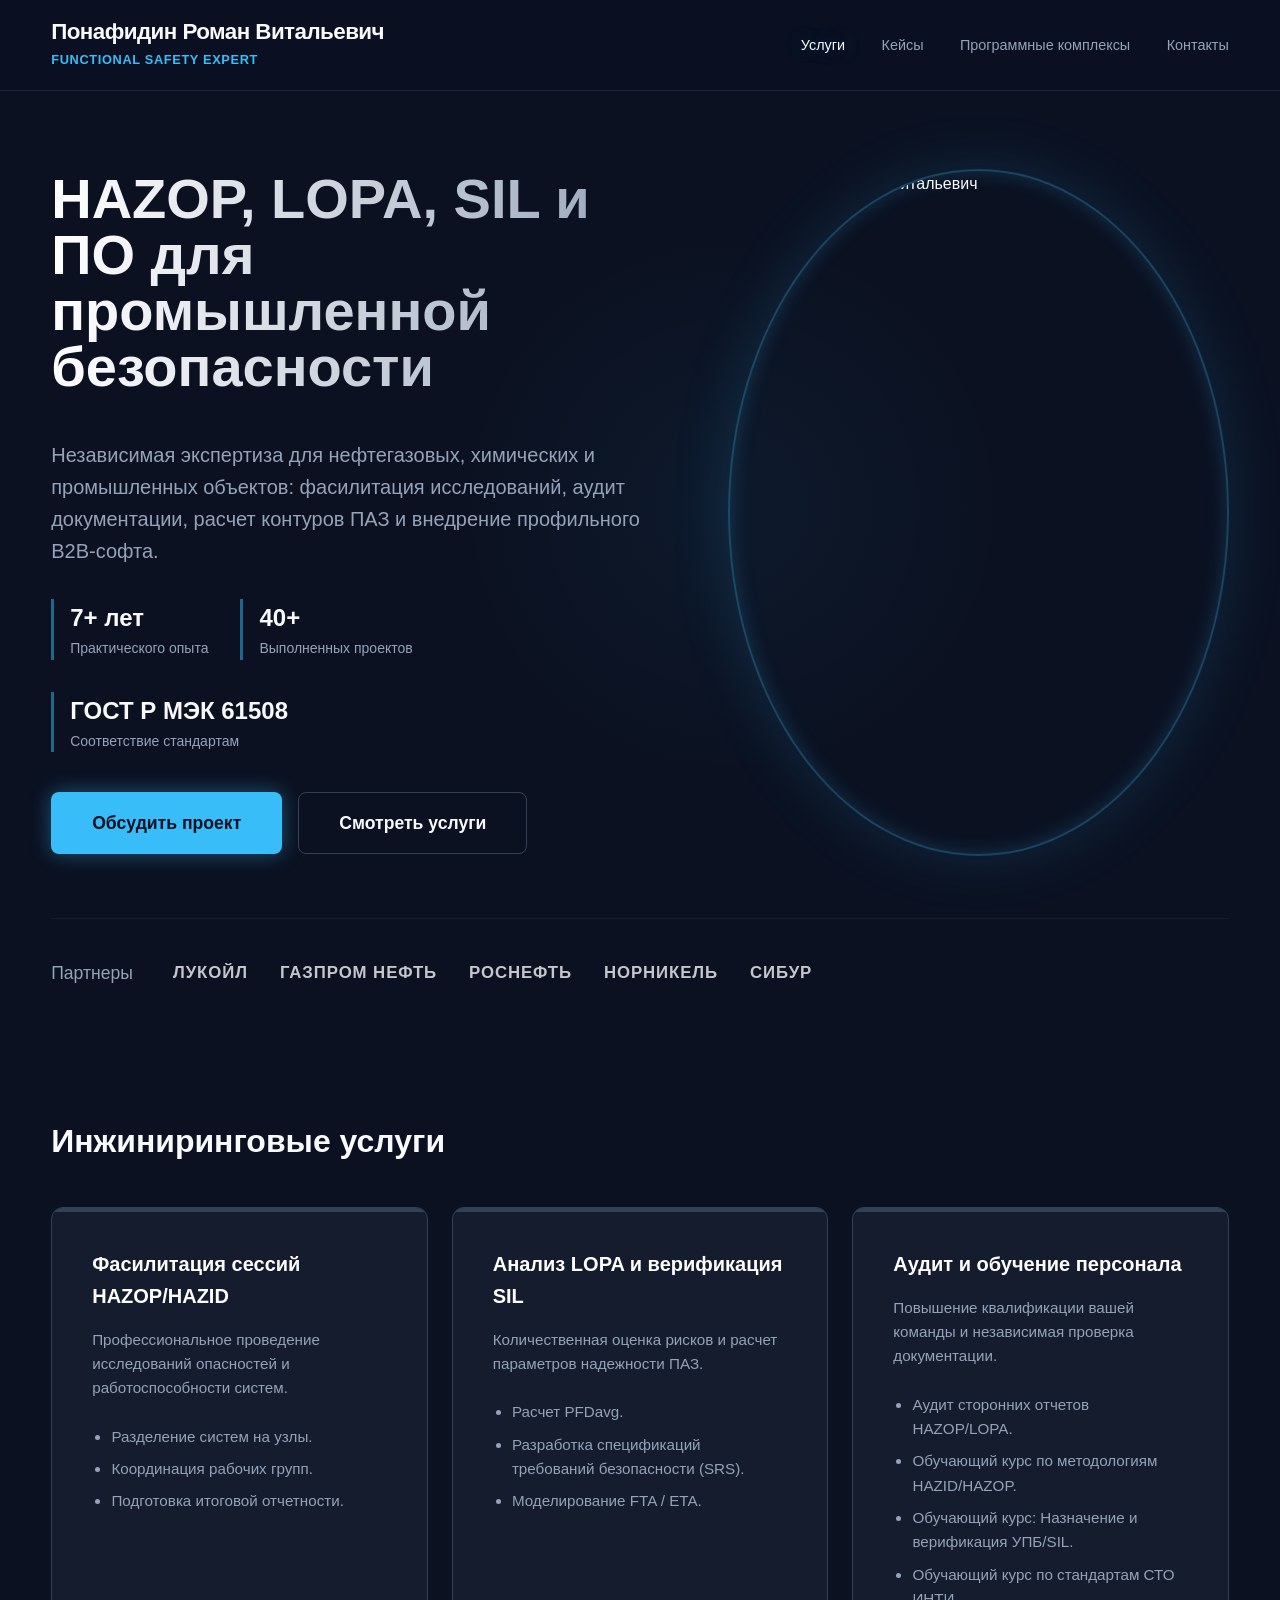
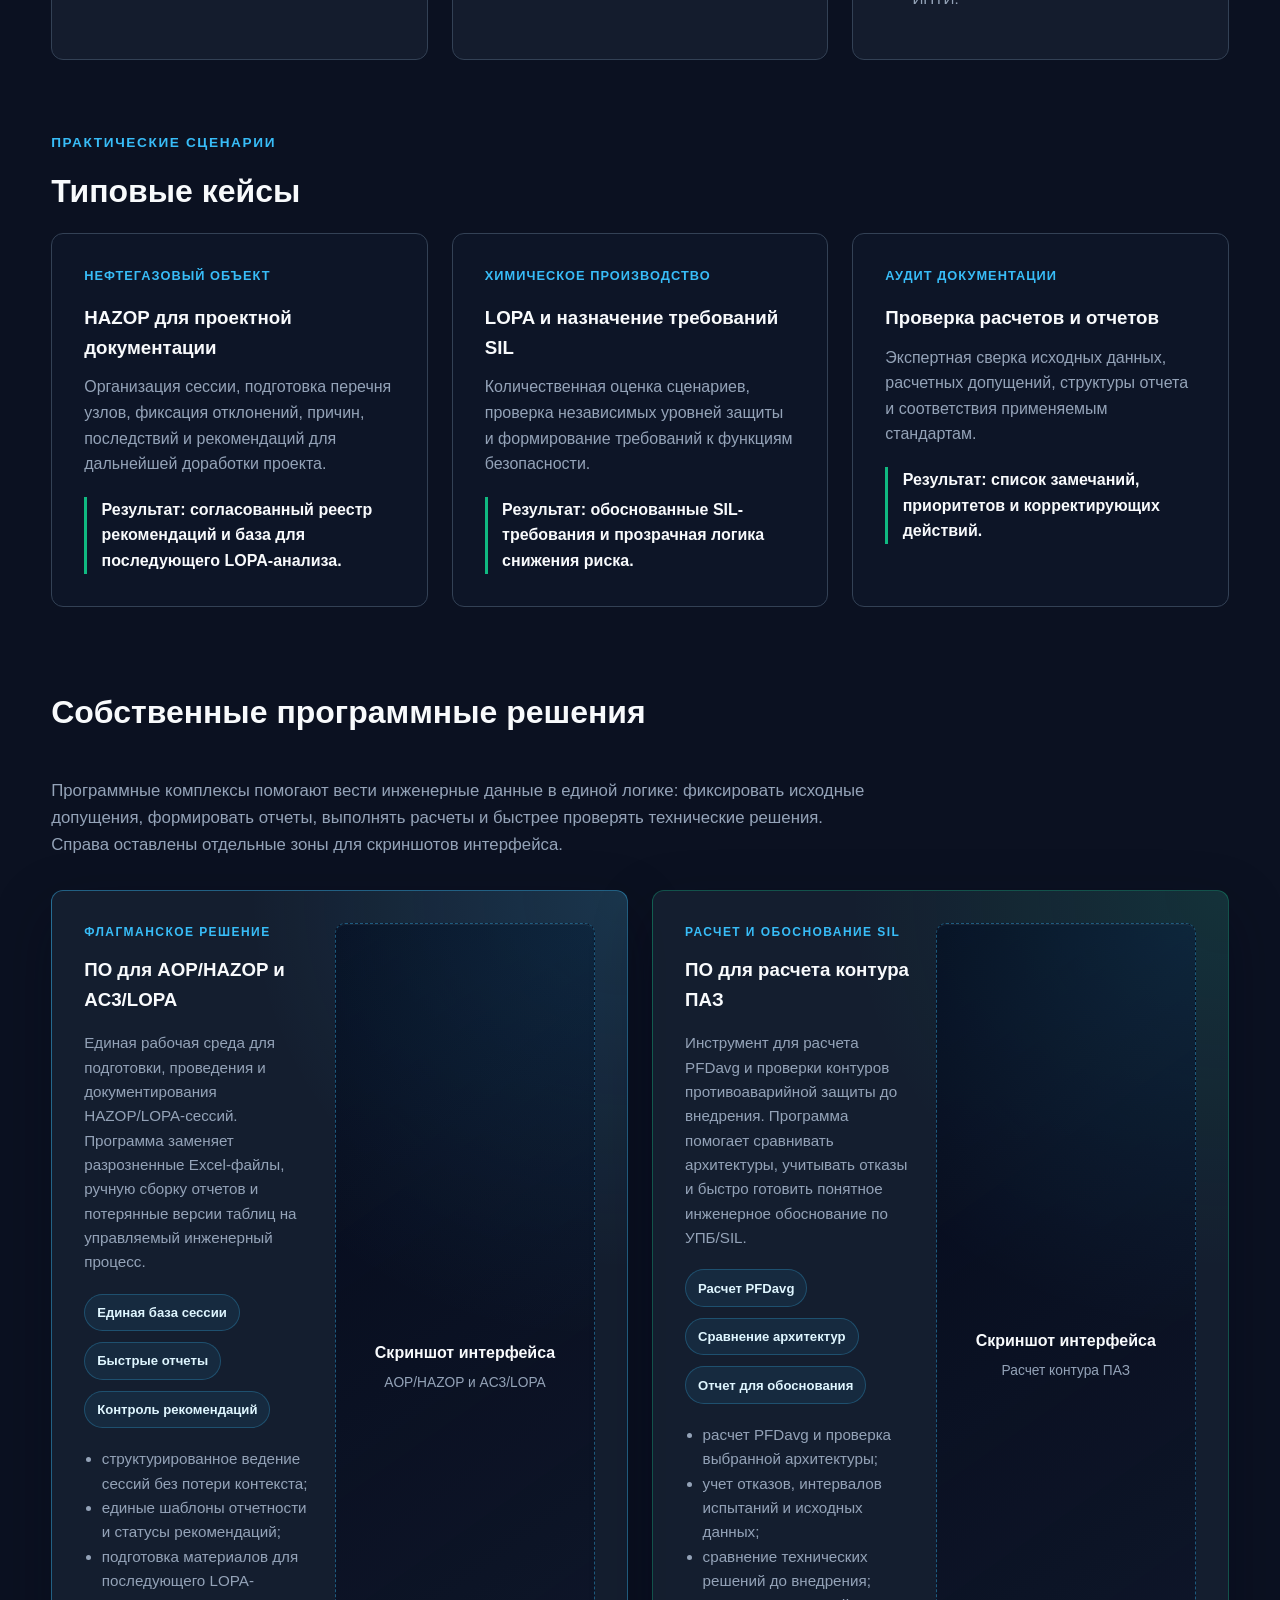
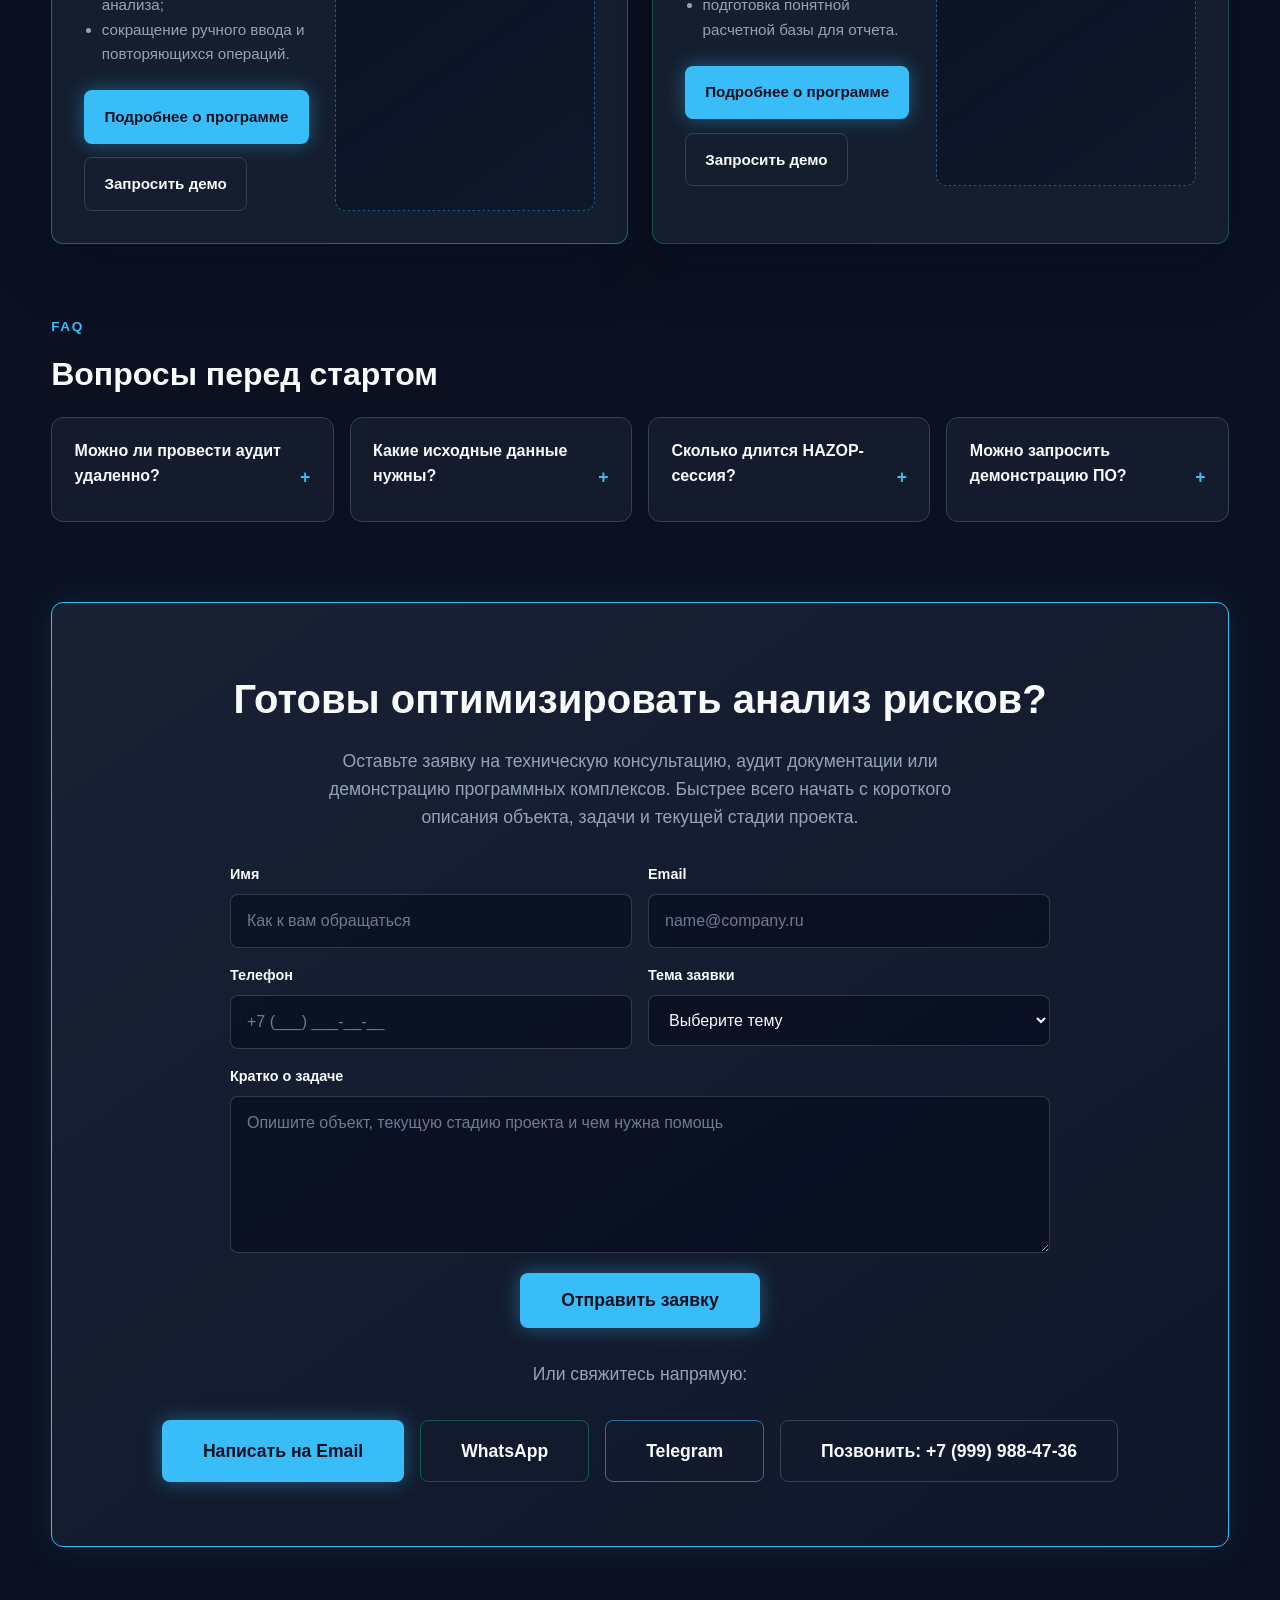
==== commit 6e451cc8: "Update index.html" ====
--- a/index.html
+++ b/index.html
@@ -1,11 +1,11 @@
 <!DOCTYPE html>
 <html lang="ru">
 <head>
-    <meta charset="UTF-8">
-    <meta name="viewport" content="width=device-width, initial-scale=1.0">
-    <meta name="description" content="Консалтинг по функциональной и промышленной безопасности: HAZOP, HAZID, LOPA, SIL, аудит документации, обучение и ПО для расчета контуров ПАЗ.">
-    <meta name="keywords" content="HAZOP, HAZID, LOPA, SIL, функциональная безопасность, промышленная безопасность, расчет SIL, аудит HAZOP, расчет ПАЗ">
-    <title>Понафидин Роман Витальевич | Консалтинг и ПО для промышленной безопасности</title>
+    <meta charset="UTF-8">
+    <meta name="viewport" content="width=device-width, initial-scale=1.0">
+    <meta name="description" content="Консалтинг по функциональной и промышленной безопасности: HAZOP, HAZID, LOPA, SIL, аудит документации, обучение и ПО для расчета контуров ПАЗ.">
+    <meta name="keywords" content="HAZOP, HAZID, LOPA, SIL, функциональная безопасность, промышленная безопасность, расчет SIL, аудит HAZOP, расчет ПАЗ">
+    <title>Понафидин Роман Витальевич | Консалтинг и ПО для промышленной безопасности</title>
     <link rel="stylesheet" href="css/styles.css">
 </head>
 <body>
@@ -15,14 +15,13 @@
             <div class="header-branding">
                 <a href="#" class="header-logo">Понафидин Роман Витальевич</a>
                 <p class="header-subtitle">Functional Safety Expert</p>
-            </div>
-            <nav class="header-nav" aria-label="Основная навигация">
-                <a href="#services">Услуги</a>
-                <a href="#cases">Кейсы</a>
-                <a href="#software">Программные комплексы</a>
-                <a href="articles.html">Статьи</a>
-                <a href="#contact">Контакты</a>
-            </nav>
+            </div>
+            <nav class="header-nav" aria-label="Основная навигация">
+                <a href="#services">Услуги</a>
+                <a href="#cases">Кейсы</a>
+                <a href="#software">Программные комплексы</a>
+                <a href="#contact">Контакты</a>
+            </nav>
         </div>
     </header>
 
@@ -30,9 +29,9 @@
         
         <section class="hero">
             <div class="hero-layout">
-                <div class="hero-text">
-                    <h1>HAZOP, LOPA, SIL и ПО для промышленной безопасности</h1>
-                    <p>Независимая экспертиза для нефтегазовых, химических и промышленных объектов: фасилитация исследований, аудит документации, расчет контуров ПАЗ и внедрение профильного B2B-софта.</p>
+                <div class="hero-text">
+                    <h1>HAZOP, LOPA, SIL и ПО для промышленной безопасности</h1>
+                    <p>Независимая экспертиза для нефтегазовых, химических и промышленных объектов: фасилитация исследований, аудит документации, расчет контуров ПАЗ и внедрение профильного B2B-софта.</p>
                     
                     <div class="metrics">
                         <div class="metric-item">
@@ -65,28 +64,28 @@
             <div class="partners-section">
                 <span class="partners-label">Партнеры</span>
                 <div class="partner-logos">
-                    <a href="https://lukoil.ru/" target="_blank" rel="noopener nofollow" class="partner-link" title="ЛУКОЙЛ">
-                        <span class="partner-name">ЛУКОЙЛ</span>
-                    </a>
-                    <a href="https://www.gazprom-neft.ru/" target="_blank" rel="noopener nofollow" class="partner-link" title="Газпром Нефть">
-                        <span class="partner-name">Газпром Нефть</span>
-                    </a>
-                    <a href="https://www.rosneft.ru/" target="_blank" rel="noopener nofollow" class="partner-link" title="Роснефть">
-                        <span class="partner-name">Роснефть</span>
-                    </a>
-                    <a href="https://www.nornickel.ru/" target="_blank" rel="noopener nofollow" class="partner-link" title="Норникель">
-                        <span class="partner-name">Норникель</span>
-                    </a>
-                    <a href="https://www.sibur.ru/" target="_blank" rel="noopener nofollow" class="partner-link" title="СИБУР">
-                        <span class="partner-name">СИБУР</span>
-                    </a>
-                </div>
-            </div>
-            
-        </section>
-
-        <h2 id="services" class="section-title">Инжиниринговые услуги</h2>
-        <div class="grid">
+                    <a href="https://lukoil.ru/" target="_blank" rel="noopener nofollow" class="partner-link" title="ЛУКОЙЛ">
+                        <span class="partner-name">ЛУКОЙЛ</span>
+                    </a>
+                    <a href="https://www.gazprom-neft.ru/" target="_blank" rel="noopener nofollow" class="partner-link" title="Газпром Нефть">
+                        <span class="partner-name">Газпром Нефть</span>
+                    </a>
+                    <a href="https://www.rosneft.ru/" target="_blank" rel="noopener nofollow" class="partner-link" title="Роснефть">
+                        <span class="partner-name">Роснефть</span>
+                    </a>
+                    <a href="https://www.nornickel.ru/" target="_blank" rel="noopener nofollow" class="partner-link" title="Норникель">
+                        <span class="partner-name">Норникель</span>
+                    </a>
+                    <a href="https://www.sibur.ru/" target="_blank" rel="noopener nofollow" class="partner-link" title="СИБУР">
+                        <span class="partner-name">СИБУР</span>
+                    </a>
+                </div>
+            </div>
+            
+        </section>
+
+        <h2 id="services" class="section-title">Инжиниринговые услуги</h2>
+        <div class="grid">
             <div class="card">
                 <h3>Фасилитация сессий HAZOP/HAZID</h3>
                 <p>Профессиональное проведение исследований опасностей и работоспособности систем.</p>
@@ -114,177 +113,177 @@
                     <li>Обучающий курс: Назначение и верификация УПБ/SIL.</li>
                     <li>Обучающий курс по стандартам СТО ИНТИ.</li>
                 </ul>
-            </div>
-        </div>
-
-        <p class="section-kicker">Практические сценарии</p>
-        <h2 id="cases" class="section-title">Типовые кейсы</h2>
-        <div class="case-grid">
-            <article class="case-card">
-                <div class="case-meta">Нефтегазовый объект</div>
-                <h3>HAZOP для проектной документации</h3>
-                <p>Организация сессии, подготовка перечня узлов, фиксация отклонений, причин, последствий и рекомендаций для дальнейшей доработки проекта.</p>
-                <div class="case-result">Результат: согласованный реестр рекомендаций и база для последующего LOPA-анализа.</div>
-            </article>
-            <article class="case-card">
-                <div class="case-meta">Химическое производство</div>
-                <h3>LOPA и назначение требований SIL</h3>
-                <p>Количественная оценка сценариев, проверка независимых уровней защиты и формирование требований к функциям безопасности.</p>
-                <div class="case-result">Результат: обоснованные SIL-требования и прозрачная логика снижения риска.</div>
-            </article>
-            <article class="case-card">
-                <div class="case-meta">Аудит документации</div>
-                <h3>Проверка расчетов и отчетов</h3>
-                <p>Экспертная сверка исходных данных, расчетных допущений, структуры отчета и соответствия применяемым стандартам.</p>
-                <div class="case-result">Результат: список замечаний, приоритетов и корректирующих действий.</div>
-            </article>
-        </div>
-
-        <h2 id="software" class="section-title">Собственные программные решения</h2>
-        <p class="section-intro">Программные комплексы помогают вести инженерные данные в единой логике: фиксировать исходные допущения, формировать отчеты, выполнять расчеты и быстрее проверять технические решения. Справа оставлены отдельные зоны для скриншотов интерфейса.</p>
-        <div class="software-grid">
-            <article class="software-card software-card-featured">
-                <div class="software-layout">
-                    <div class="software-copy">
-                        <div class="software-tagline">Флагманское решение</div>
-                        <h3>ПО для AOP/HAZOP и AC3/LOPA</h3>
-                        <p>Единая рабочая среда для подготовки, проведения и документирования HAZOP/LOPA-сессий. Программа заменяет разрозненные Excel-файлы, ручную сборку отчетов и потерянные версии таблиц на управляемый инженерный процесс.</p>
-                        <div class="software-highlights" aria-label="Ключевые преимущества программы">
-                            <span>Единая база сессии</span>
-                            <span>Быстрые отчеты</span>
-                            <span>Контроль рекомендаций</span>
-                        </div>
-                        <ul>
-                            <li>структурированное ведение сессий без потери контекста;</li>
-                            <li>единые шаблоны отчетности и статусы рекомендаций;</li>
-                            <li>подготовка материалов для последующего LOPA-анализа;</li>
-                            <li>сокращение ручного ввода и повторяющихся операций.</li>
-                        </ul>
-                        <div class="software-actions">
-                            <a href="aop-hazop-ac3-lopa.html" class="btn btn-glow">Подробнее о программе</a>
-                            <a href="mailto:rammanius@gmail.com?subject=Демо%20AOP%2FHAZOP%20и%20AC3%2FLOPA" class="btn btn-outline">Запросить демо</a>
-                        </div>
-                    </div>
-                    <div class="software-visual">
-                        <div class="screenshot-placeholder">
-                            <!-- Замените блок ниже на: <img src="ССЫЛКА_НА_СКРИНШОТ" alt="Скриншот ПО для AOP/HAZOP и AC3/LOPA"> -->
-                            <div class="screenshot-note">
-                                <strong>Скриншот интерфейса</strong>
-                                <span>AOP/HAZOP и AC3/LOPA</span>
-                            </div>
-                        </div>
-                    </div>
-                </div>
-            </article>
-            <article class="software-card software-card-precision">
-                <div class="software-layout">
-                    <div class="software-copy">
-                        <div class="software-tagline">Расчет и обоснование SIL</div>
-                        <h3>ПО для расчета контура ПАЗ</h3>
-                        <p>Инструмент для расчета PFDavg и проверки контуров противоаварийной защиты до внедрения. Программа помогает сравнивать архитектуры, учитывать отказы и быстро готовить понятное инженерное обоснование по УПБ/SIL.</p>
-                        <div class="software-highlights" aria-label="Ключевые преимущества программы">
-                            <span>Расчет PFDavg</span>
-                            <span>Сравнение архитектур</span>
-                            <span>Отчет для обоснования</span>
-                        </div>
-                        <ul>
-                            <li>расчет PFDavg и проверка выбранной архитектуры;</li>
-                            <li>учет отказов, интервалов испытаний и исходных данных;</li>
-                            <li>сравнение технических решений до внедрения;</li>
-                            <li>подготовка понятной расчетной базы для отчета.</li>
-                        </ul>
-                        <div class="software-actions">
-                            <a href="paz-contour-calculation.html" class="btn btn-glow">Подробнее о программе</a>
-                            <a href="mailto:rammanius@gmail.com?subject=Демо%20ПО%20для%20расчета%20контура%20ПАЗ" class="btn btn-outline">Запросить демо</a>
-                        </div>
-                    </div>
-                    <div class="software-visual">
-                        <div class="screenshot-placeholder">
-                            <!-- Замените блок ниже на: <img src="ССЫЛКА_НА_СКРИНШОТ" alt="Скриншот ПО для расчета контура ПАЗ"> -->
-                            <div class="screenshot-note">
-                                <strong>Скриншот интерфейса</strong>
-                                <span>Расчет контура ПАЗ</span>
-                            </div>
-                        </div>
-                    </div>
-                </div>
-            </article>
-        </div>
-
-        <p class="section-kicker">FAQ</p>
-        <h2 id="faq" class="section-title">Вопросы перед стартом</h2>
-        <div class="faq-grid">
-            <details class="faq-item">
-                <summary>Можно ли провести аудит удаленно?</summary>
-                <p>Да, если доступны исходные документы, расчетные файлы и контекст проектных решений. Очные сессии полезны для сложных HAZOP-обсуждений, но аудит и предварительный разбор часто выполняются дистанционно.</p>
-            </details>
-            <details class="faq-item">
-                <summary>Какие исходные данные нужны?</summary>
-                <p>Обычно требуются P&ID, описание процесса, перечень защит, данные по оборудованию, ранее подготовленные отчеты и требования к итоговому формату документации.</p>
-            </details>
-            <details class="faq-item">
-                <summary>Сколько длится HAZOP-сессия?</summary>
-                <p>Срок зависит от количества узлов, глубины проработки и готовности исходных данных. Для оценки длительности достаточно предварительно посмотреть состав системы и границы анализа.</p>
-            </details>
-            <details class="faq-item">
-                <summary>Можно запросить демонстрацию ПО?</summary>
-                <p>Да, демонстрацию можно провести отдельно или в составе консультации: показать сценарий расчета, структуру отчета и логику работы с данными проекта.</p>
-            </details>
-        </div>
-
-        <div id="contact" class="cta-section">
-            <h2>Готовы оптимизировать анализ рисков?</h2>
-            <p>Оставьте заявку на техническую консультацию, аудит документации или демонстрацию программных комплексов. Быстрее всего начать с короткого описания объекта, задачи и текущей стадии проекта.</p>
-            <form class="contact-form" data-google-sheets-form>
-                <input type="hidden" name="source" value="site_contact">
-
-                <div class="form-row">
-                    <div class="form-field">
-                        <label for="contact-name">Имя</label>
-                        <input type="text" id="contact-name" name="name" autocomplete="name" placeholder="Как к вам обращаться" required>
-                    </div>
-                    <div class="form-field">
-                        <label for="contact-email">Email</label>
-                        <input type="email" id="contact-email" name="email" autocomplete="email" placeholder="name@company.ru" required>
-                    </div>
-                </div>
-
-                <div class="form-row">
-                    <div class="form-field">
-                        <label for="contact-phone">Телефон</label>
-                        <input type="tel" id="contact-phone" name="phone" autocomplete="tel" placeholder="+7 (___) ___-__-__">
-                    </div>
-                    <div class="form-field">
-                        <label for="contact-request-type">Тема заявки</label>
-                        <select id="contact-request-type" name="request_type" required>
-                            <option value="">Выберите тему</option>
-                            <option value="Техническая консультация">Техническая консультация</option>
-                            <option value="Аудит документации">Аудит документации</option>
-                            <option value="Демонстрация ПО">Демонстрация ПО</option>
-                            <option value="Обучение">Обучение</option>
-                        </select>
-                    </div>
-                </div>
-
-                <div class="form-field">
-                    <label for="contact-message">Кратко о задаче</label>
-                    <textarea id="contact-message" name="message" rows="5" placeholder="Опишите объект, текущую стадию проекта и чем нужна помощь" required></textarea>
-                </div>
-
-                <button type="submit" class="btn btn-glow">Отправить заявку</button>
-                <p class="contact-form-status" data-form-status aria-live="polite"></p>
-            </form>
-            <p class="contact-direct-label">Или свяжитесь напрямую:</p>
-            <div class="contact-actions">
-                <a href="mailto:rammanius@gmail.com" class="btn btn-glow">Написать на Email</a>
-                <a href="https://wa.me/79999884736" target="_blank" rel="noopener nofollow" class="btn btn-outline btn-messenger">WhatsApp</a>
-                <a href="https://t.me/rammanius" target="_blank" rel="noopener nofollow" class="btn btn-outline btn-telegram">Telegram</a>
-                <a href="tel:+79999884736" class="btn btn-outline">Позвонить: +7 (999) 988-47-36</a>
-            </div>
-        </div>
+            </div>
+        </div>
+
+        <p class="section-kicker">Практические сценарии</p>
+        <h2 id="cases" class="section-title">Типовые кейсы</h2>
+        <div class="case-grid">
+            <article class="case-card">
+                <div class="case-meta">Нефтегазовый объект</div>
+                <h3>HAZOP для проектной документации</h3>
+                <p>Организация сессии, подготовка перечня узлов, фиксация отклонений, причин, последствий и рекомендаций для дальнейшей доработки проекта.</p>
+                <div class="case-result">Результат: согласованный реестр рекомендаций и база для последующего LOPA-анализа.</div>
+            </article>
+            <article class="case-card">
+                <div class="case-meta">Химическое производство</div>
+                <h3>LOPA и назначение требований SIL</h3>
+                <p>Количественная оценка сценариев, проверка независимых уровней защиты и формирование требований к функциям безопасности.</p>
+                <div class="case-result">Результат: обоснованные SIL-требования и прозрачная логика снижения риска.</div>
+            </article>
+            <article class="case-card">
+                <div class="case-meta">Аудит документации</div>
+                <h3>Проверка расчетов и отчетов</h3>
+                <p>Экспертная сверка исходных данных, расчетных допущений, структуры отчета и соответствия применяемым стандартам.</p>
+                <div class="case-result">Результат: список замечаний, приоритетов и корректирующих действий.</div>
+            </article>
+        </div>
+
+        <h2 id="software" class="section-title">Собственные программные решения</h2>
+        <p class="section-intro">Программные комплексы помогают вести инженерные данные в единой логике: фиксировать исходные допущения, формировать отчеты, выполнять расчеты и быстрее проверять технические решения. Справа оставлены отдельные зоны для скриншотов интерфейса.</p>
+        <div class="software-grid">
+            <article class="software-card software-card-featured">
+                <div class="software-layout">
+                    <div class="software-copy">
+                        <div class="software-tagline">Флагманское решение</div>
+                        <h3>ПО для AOP/HAZOP и AC3/LOPA</h3>
+                        <p>Единая рабочая среда для подготовки, проведения и документирования HAZOP/LOPA-сессий. Программа заменяет разрозненные Excel-файлы, ручную сборку отчетов и потерянные версии таблиц на управляемый инженерный процесс.</p>
+                        <div class="software-highlights" aria-label="Ключевые преимущества программы">
+                            <span>Единая база сессии</span>
+                            <span>Быстрые отчеты</span>
+                            <span>Контроль рекомендаций</span>
+                        </div>
+                        <ul>
+                            <li>структурированное ведение сессий без потери контекста;</li>
+                            <li>единые шаблоны отчетности и статусы рекомендаций;</li>
+                            <li>подготовка материалов для последующего LOPA-анализа;</li>
+                            <li>сокращение ручного ввода и повторяющихся операций.</li>
+                        </ul>
+                        <div class="software-actions">
+                            <a href="aop-hazop-ac3-lopa.html" class="btn btn-glow">Подробнее о программе</a>
+                            <a href="mailto:rammanius@gmail.com?subject=Демо%20AOP%2FHAZOP%20и%20AC3%2FLOPA" class="btn btn-outline">Запросить демо</a>
+                        </div>
+                    </div>
+                    <div class="software-visual">
+                        <div class="screenshot-placeholder">
+                            <!-- Замените блок ниже на: <img src="ССЫЛКА_НА_СКРИНШОТ" alt="Скриншот ПО для AOP/HAZOP и AC3/LOPA"> -->
+                            <div class="screenshot-note">
+                                <strong>Скриншот интерфейса</strong>
+                                <span>AOP/HAZOP и AC3/LOPA</span>
+                            </div>
+                        </div>
+                    </div>
+                </div>
+            </article>
+            <article class="software-card software-card-precision">
+                <div class="software-layout">
+                    <div class="software-copy">
+                        <div class="software-tagline">Расчет и обоснование SIL</div>
+                        <h3>ПО для расчета контура ПАЗ</h3>
+                        <p>Инструмент для расчета PFDavg и проверки контуров противоаварийной защиты до внедрения. Программа помогает сравнивать архитектуры, учитывать отказы и быстро готовить понятное инженерное обоснование по УПБ/SIL.</p>
+                        <div class="software-highlights" aria-label="Ключевые преимущества программы">
+                            <span>Расчет PFDavg</span>
+                            <span>Сравнение архитектур</span>
+                            <span>Отчет для обоснования</span>
+                        </div>
+                        <ul>
+                            <li>расчет PFDavg и проверка выбранной архитектуры;</li>
+                            <li>учет отказов, интервалов испытаний и исходных данных;</li>
+                            <li>сравнение технических решений до внедрения;</li>
+                            <li>подготовка понятной расчетной базы для отчета.</li>
+                        </ul>
+                        <div class="software-actions">
+                            <a href="paz-contour-calculation.html" class="btn btn-glow">Подробнее о программе</a>
+                            <a href="mailto:rammanius@gmail.com?subject=Демо%20ПО%20для%20расчета%20контура%20ПАЗ" class="btn btn-outline">Запросить демо</a>
+                        </div>
+                    </div>
+                    <div class="software-visual">
+                        <div class="screenshot-placeholder">
+                            <!-- Замените блок ниже на: <img src="ССЫЛКА_НА_СКРИНШОТ" alt="Скриншот ПО для расчета контура ПАЗ"> -->
+                            <div class="screenshot-note">
+                                <strong>Скриншот интерфейса</strong>
+                                <span>Расчет контура ПАЗ</span>
+                            </div>
+                        </div>
+                    </div>
+                </div>
+            </article>
+        </div>
+
+        <p class="section-kicker">FAQ</p>
+        <h2 id="faq" class="section-title">Вопросы перед стартом</h2>
+        <div class="faq-grid">
+            <details class="faq-item">
+                <summary>Можно ли провести аудит удаленно?</summary>
+                <p>Да, если доступны исходные документы, расчетные файлы и контекст проектных решений. Очные сессии полезны для сложных HAZOP-обсуждений, но аудит и предварительный разбор часто выполняются дистанционно.</p>
+            </details>
+            <details class="faq-item">
+                <summary>Какие исходные данные нужны?</summary>
+                <p>Обычно требуются P&ID, описание процесса, перечень защит, данные по оборудованию, ранее подготовленные отчеты и требования к итоговому формату документации.</p>
+            </details>
+            <details class="faq-item">
+                <summary>Сколько длится HAZOP-сессия?</summary>
+                <p>Срок зависит от количества узлов, глубины проработки и готовности исходных данных. Для оценки длительности достаточно предварительно посмотреть состав системы и границы анализа.</p>
+            </details>
+            <details class="faq-item">
+                <summary>Можно запросить демонстрацию ПО?</summary>
+                <p>Да, демонстрацию можно провести отдельно или в составе консультации: показать сценарий расчета, структуру отчета и логику работы с данными проекта.</p>
+            </details>
+        </div>
+
+        <div id="contact" class="cta-section">
+            <h2>Готовы оптимизировать анализ рисков?</h2>
+            <p>Оставьте заявку на техническую консультацию, аудит документации или демонстрацию программных комплексов. Быстрее всего начать с короткого описания объекта, задачи и текущей стадии проекта.</p>
+            <form class="contact-form" data-google-sheets-form>
+                <input type="hidden" name="source" value="site_contact">
+
+                <div class="form-row">
+                    <div class="form-field">
+                        <label for="contact-name">Имя</label>
+                        <input type="text" id="contact-name" name="name" autocomplete="name" placeholder="Как к вам обращаться" required>
+                    </div>
+                    <div class="form-field">
+                        <label for="contact-email">Email</label>
+                        <input type="email" id="contact-email" name="email" autocomplete="email" placeholder="name@company.ru" required>
+                    </div>
+                </div>
+
+                <div class="form-row">
+                    <div class="form-field">
+                        <label for="contact-phone">Телефон</label>
+                        <input type="tel" id="contact-phone" name="phone" autocomplete="tel" placeholder="+7 (___) ___-__-__">
+                    </div>
+                    <div class="form-field">
+                        <label for="contact-request-type">Тема заявки</label>
+                        <select id="contact-request-type" name="request_type" required>
+                            <option value="">Выберите тему</option>
+                            <option value="Техническая консультация">Техническая консультация</option>
+                            <option value="Аудит документации">Аудит документации</option>
+                            <option value="Демонстрация ПО">Демонстрация ПО</option>
+                            <option value="Обучение">Обучение</option>
+                        </select>
+                    </div>
+                </div>
+
+                <div class="form-field">
+                    <label for="contact-message">Кратко о задаче</label>
+                    <textarea id="contact-message" name="message" rows="5" placeholder="Опишите объект, текущую стадию проекта и чем нужна помощь" required></textarea>
+                </div>
+
+                <button type="submit" class="btn btn-glow">Отправить заявку</button>
+                <p class="contact-form-status" data-form-status aria-live="polite"></p>
+            </form>
+            <p class="contact-direct-label">Или свяжитесь напрямую:</p>
+            <div class="contact-actions">
+                <a href="mailto:rammanius@gmail.com" class="btn btn-glow">Написать на Email</a>
+                <a href="https://wa.me/79999884736" target="_blank" rel="noopener nofollow" class="btn btn-outline btn-messenger">WhatsApp</a>
+                <a href="https://t.me/rammanius" target="_blank" rel="noopener nofollow" class="btn btn-outline btn-telegram">Telegram</a>
+                <a href="tel:+79999884736" class="btn btn-outline">Позвонить: +7 (999) 988-47-36</a>
+            </div>
+        </div>
 
     </main>
 
-    <script src="js/main.js" defer></script>
-</body>
-</html>
+    <script src="js/main.js" defer></script>
+</body>
+</html>
